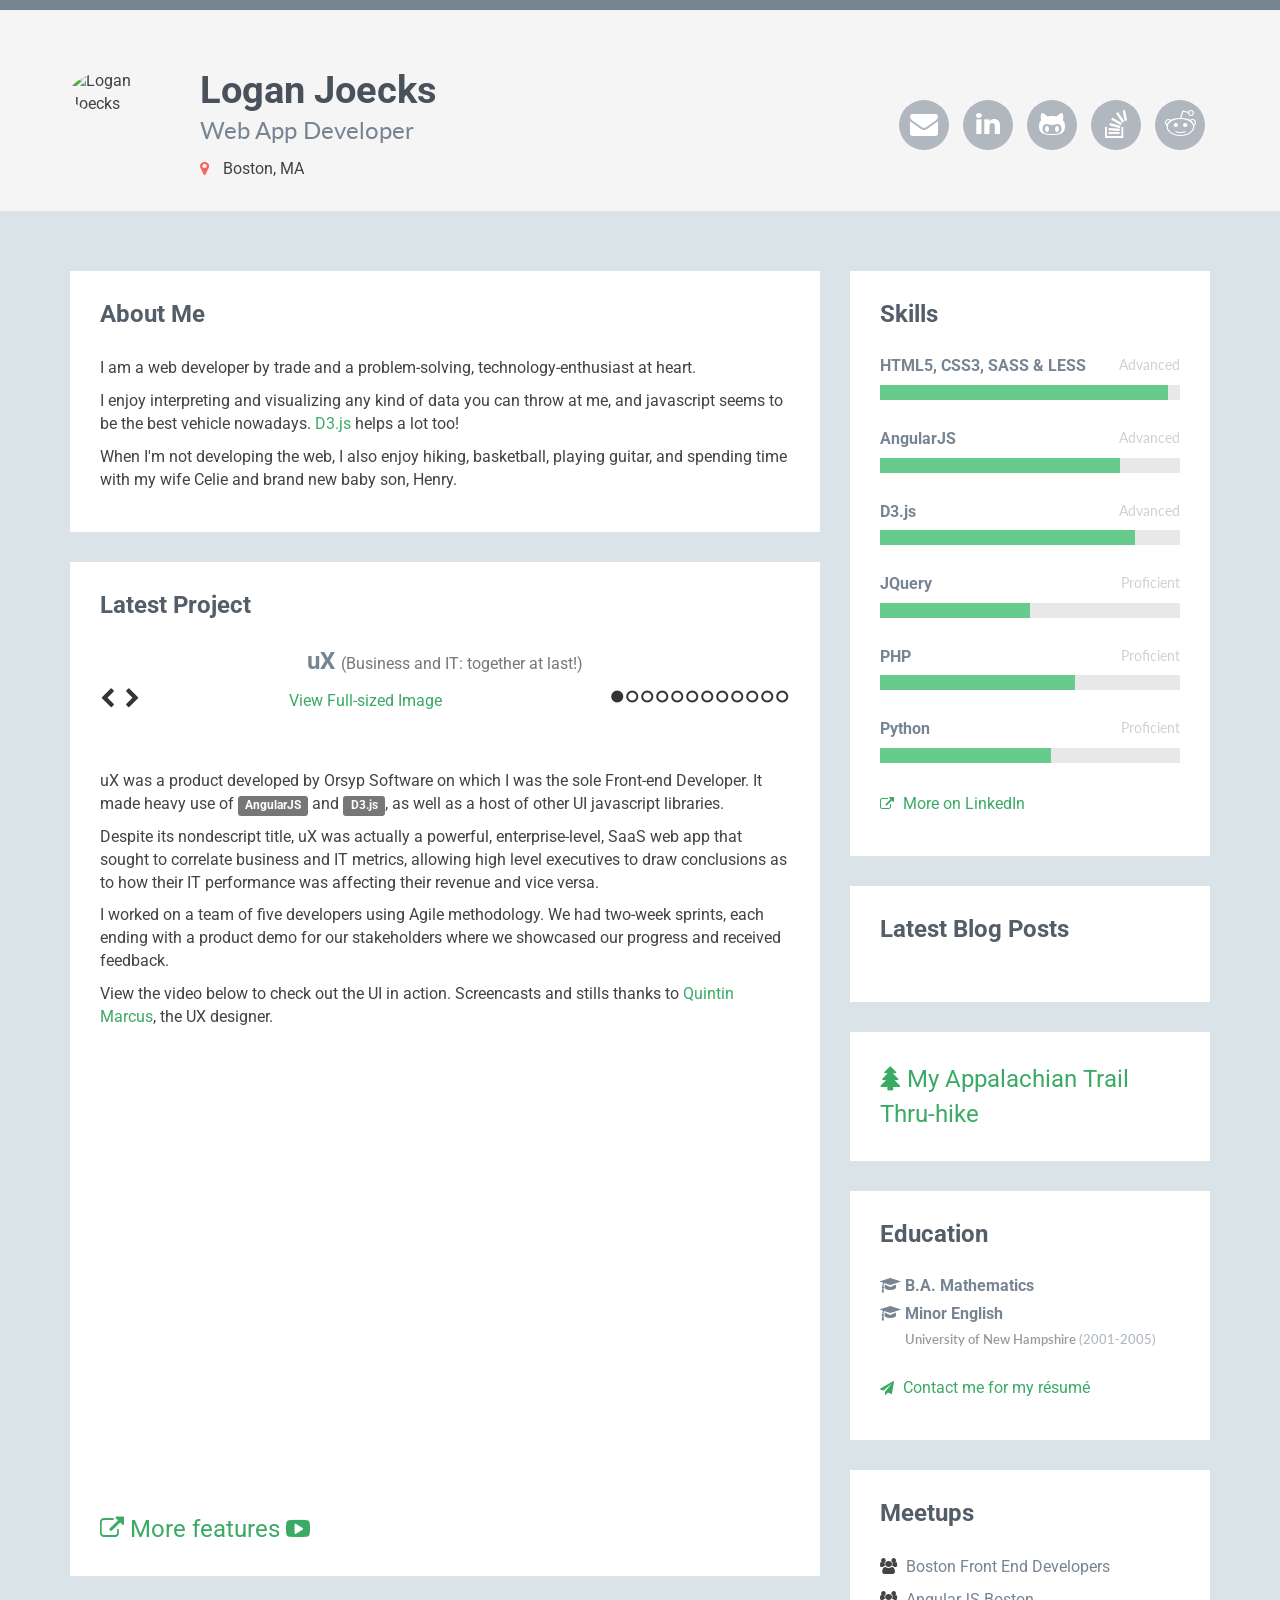
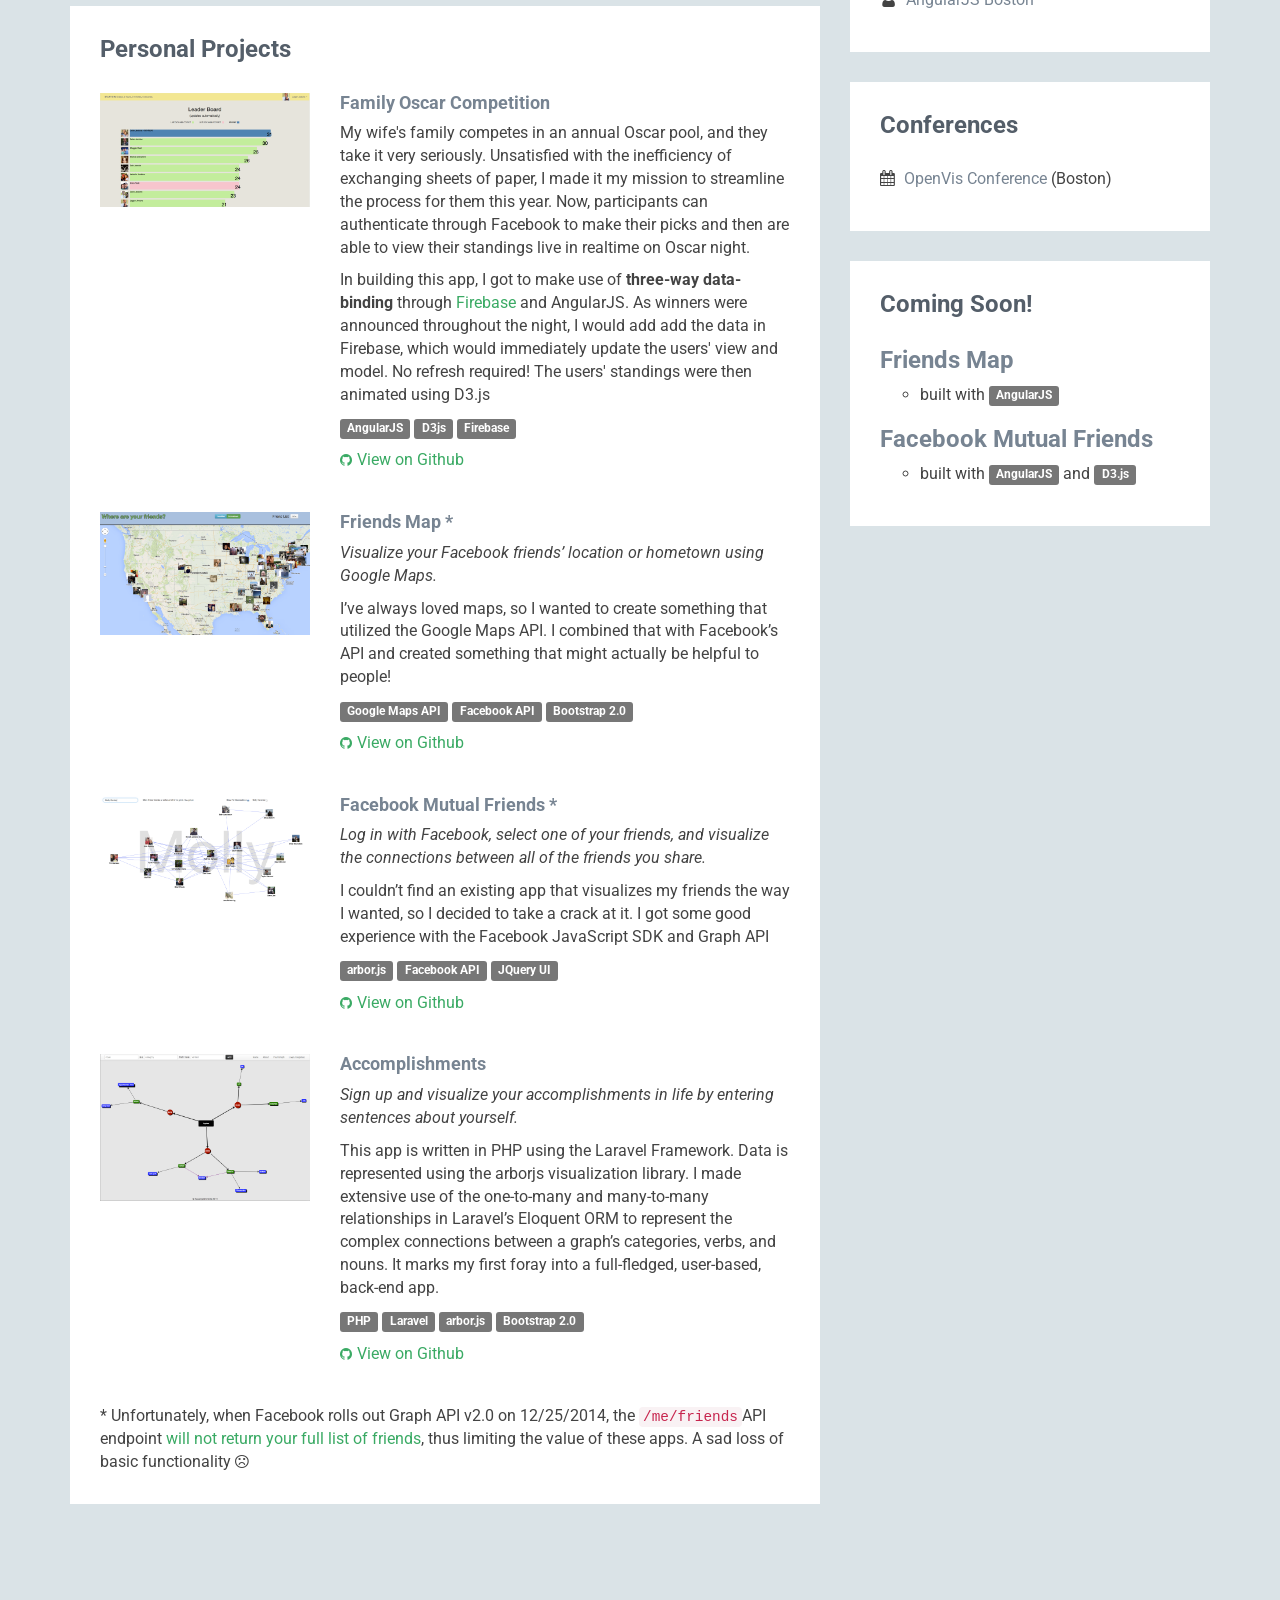
==== index.html @ 1fe90965 "more tweaks" ====
<!DOCTYPE html>
<!--[if lt IE 7]>      <html class="no-js lt-ie9 lt-ie8 lt-ie7"> <![endif]-->
<!--[if IE 7]>         <html class="no-js lt-ie9 lt-ie8"> <![endif]-->
<!--[if IE 8]>         <html class="no-js lt-ie9"> <![endif]-->
<!--[if gt IE 8]><!-->
<html class="no-js">
<!--<![endif]-->

<head>
    <meta charset="utf-8">
    <meta http-equiv="X-UA-Compatible" content="IE=edge">
    <title></title>
    <meta name="description" content="">
    <meta name="viewport" content="width=device-width, initial-scale=1">

    <!-- Place favicon.ico and apple-touch-icon.png in the root directory -->
    <link href='http://fonts.googleapis.com/css?family=Lato:300,400,300italic,400italic' rel='stylesheet' type='text/css'>
    <link href='http://fonts.googleapis.com/css?family=Montserrat:400,700' rel='stylesheet' type='text/css'>
    <link href='http://fonts.googleapis.com/css?family=Roboto:400,300,300italic,400italic' rel='stylesheet' type='text/css'>

    <link rel="stylesheet" href="css/normalize.css">
    <link rel="stylesheet" href="css/bootstrap.min.css">
    <link rel="stylesheet" href="css/font-awesome/css/font-awesome.min.css">
    <link rel="stylesheet" href="css/main.css">
    <script src="js/vendor/modernizr-2.6.2.min.js"></script>
</head>

<body>
    <!--[if lt IE 7]>
            <p class="browsehappy">You are using an <strong>outdated</strong> browser. Please <a href="http://browsehappy.com/">upgrade your browser</a> to improve your experience.</p>
        <![endif]-->

    <!-- Add your site or application content here -->
    <header class="header">
        <div class="container">
            <img class="profile-image img-responsive pull-left" src="http://www.gravatar.com/avatar/dd46eb3e3286d9b2087e00290923f556.png" alt="Logan Joecks" />
            <div class="profile-content pull-left">
                <h1 class="name">Logan Joecks</h1>
                <h2 class="desc">Web App Developer</h2>
                <i class="fa fa-map-marker"></i>
                <span class="sr-only">Location:</span>Boston, MA
            </div>
            <!--//profile-->
            <!-- <a class="btn btn-cta-primary pull-right" href="http://themes.3rdwavemedia.com/" target="_blank"><i class="fa fa-paper-plane"></i> Contact Me</a> -->
            <ul class="social pull-right text-center list-inline">
                <li><a href="mailto:ljoecks@gmail.com" data-toggle="tooltip" data-placement="top" title="email"><i class="fa fa-envelope"></i></a>
                </li>
                <li><a href="http://www.linkedin.com/in/loganjoecks" data-toggle="tooltip" data-placement="top" title="LinkedIn"><i class="fa fa-linkedin"></i></a>
                </li>
                <li><a href="http://github.com/logstown" data-toggle="tooltip" data-placement="top" title="Github"><i class="fa fa-github-alt"></i></a>
                </li>
                <li><a href="http://stackoverflow.com/users/1815150/logan" data-toggle="tooltip" data-placement="top" title="StackOverflow"><i class="fa fa-stack-overflow"></i></a>
                </li>
                <li class="last-item"><a href="http://www.reddit.com/user/memestheword/" data-toggle="tooltip" data-placement="top" title="Reddit"><i class="fa fa-reddit"></i></a>
                </li>
            </ul>
        </div>
        <!--//container-->
    </header>
    <!--//header-->

    <div class="container sections-wrapper">
        <div class="row">
            <div class="primary col-md-8 col-sm-12 col-xs-12">
                <section class="about section">
                    <div class="section-inner">
                        <h2 class="heading">About Me</h2>
                        <p>I am a web developer by trade and a problem-solving, technology-enthusiast at heart.</p>

                        <p>I enjoy interpreting and visualizing any kind of data you can throw at me, and javascript seems to be the best vehicle nowadays. <a href="http://d3js.org">D3.js</a> helps a lot too!</p>
                        <p>When I'm not developing the web, I also enjoy hiking, basketball, playing guitar, and spending time with my wife Celie and brand new baby son, Henry.</p>
                    </div>
                </section>
                <section class="latest section">
                    <div class="section-inner">
                        <h2 class="heading">Latest Project</h2>
                        <h3 class="text-center">
                            <strong>uX</strong>
                            <small>(Business and IT: together at last!)</small>
                        </h3>
                        <div class="content">
                            <div id="slides">
                                <img src="img/ux/1.png">
                                <img src="img/ux/2.png">
                                <img src="img/ux/3.png">
                                <img src="img/ux/4.png">
                                <img src="img/ux/6.png">
                                <img src="img/ux/7.png">
                                <img src="img/ux/8.png">
                                <img src="img/ux/9.png">
                                <img src="img/ux/10.png">
                                <img src="img/ux/11.png">
                                <img src="img/ux/12.png">
                                <img src="img/ux/13.png">
                                <a href="#" class="slidesjs-previous slidesjs-navigation"><i class="fa fa-chevron-left fa-lg"></i></a>
                                <a href="#" class="slidesjs-next slidesjs-navigation"><i class="fa fa-chevron-right fa-lg"></i></a>
                            </div>
                            <a id="full-image" href="img/ux/1.png" target="_blank">View Full-sized Image</a>
                            <div id="ux-desc" class="desc text-left">
                                <p>uX was a product developed by Orsyp Software on which I was the sole Front-end Developer. It made heavy use of
                                    <span class="label label-default">AngularJS</span>
                                    and
                                    <span class="label label-default">D3.js</span>, as well as a host of other UI javascript libraries.</p>

                                <p>Despite its nondescript title, uX was actually a powerful, enterprise-level, SaaS web app that sought to correlate business and IT metrics, allowing high level executives to draw conclusions as to how their IT performance was affecting their revenue and vice versa.</p>

                                <p>I worked on a team of five developers using Agile methodology. We had two-week sprints, each ending with a product demo for our stakeholders where we showcased our progress and received feedback.</p>

                                <p>View the video below to check out the UI in action. Screencasts and stills thanks to <a href="http://quintinmarcus.com">Quintin Marcus</a>, the UX designer.</p>
                            </div>
                            <!--//desc-->
                            <div class="video-wrapper">
                                <iframe width="560" height="315" src="//www.youtube.com/embed/nrCLOU2bDZE?rel=0" frameborder="0" allowfullscreen></iframe>
                            </div>

                            <a href="http://youtu.be/b5YRbvdAfoc" class="blog-link"> <i class="fa fa-external-link"></i> More features <i class="fa fa-youtube-play"></i></a>
                        </div>
                        <!--//content-->
                    </div>
                    <!--//section-inner-->
                </section>
                <!--//section-->
                <section class="latest section">
                    <div class="section-inner">
                        <h2 class="heading">Personal Projects</h2>
                        <div class="content">
                            <div class="item row">
                                <a class="col-md-4 col-sm-4 col-xs-12" href="http://oscars.firebaseapp.com" target="_blank">
                                    <img class="img-responsive project-image" src="img/oscars.png" alt="Family Oscar Competition" />
                                </a>
                                <div class="desc col-md-8 col-sm-8 col-xs-12">
                                    <h3 class="title"><a href="http://oscars.firebaseapp.com" target="_blank">Family Oscar Competition</a>
                                    </h3>
                                    <p>My wife's family competes in an annual Oscar pool, and they take it very seriously. Unsatisfied with the inefficiency of exchanging sheets of paper, I made it my mission to streamline the process for them this year. Now, participants can authenticate through Facebook to make their picks and then are able to view their standings live in realtime on Oscar night. </p>

                                    <p>In building this app, I got to make use of
                                        <strong>three-way data-binding</strong>
                                        through <a href="http://firebase.com">Firebase</a> and AngularJS. As winners were announced throughout the night, I would add add the data in Firebase, which would immediately update the users' view and model. No refresh required! The users' standings were then animated using D3.js</p>

                                    <span class="label label-default">AngularJS</span>
                                    <span class="label label-default">D3js</span>
                                    <span class="label label-default">Firebase</span>

                                    <p class="github-link">
                                        <a class="more-link" href="https://github.com/logstown/oscars"><i class="fa fa-github" target="_blank"></i>View on Github</a>
                                    </p>
                                </div>
                                <!--//desc-->
                            </div>
                            <!--//item-->
                            <div class="item row">
                                <a class="col-md-4 col-sm-4 col-xs-12" href="http://loganjoecks.com/friends-map/" target="_blank">
                                    <img class="img-responsive project-image" src="img/friends-map.png" alt="Friends Map" />
                                </a>
                                <div class="desc col-md-8 col-sm-8 col-xs-12">
                                    <h3 class="title"><a href="http://loganjoecks.com/friends-map/" target="_blank">Friends Map</a> *
                                    </h3>
                                    <p>
                                        <em>Visualize your Facebook friends’ location or hometown using Google Maps.</em>
                                    </p>
                                    <p>I’ve always loved maps, so I wanted to create something that utilized the Google Maps API. I combined that with Facebook’s API and created something that might actually be helpful to people!</p>

                                    <span class="label label-default">Google Maps API</span>
                                    <span class="label label-default">Facebook API</span>
                                    <span class="label label-default">Bootstrap 2.0</span>

                                    <p class="github-link">
                                        <a class="more-link" href="https://github.com/logstown/friends-map" target="_blank"><i class="fa fa-github"></i>View on Github</a>
                                    </p>
                                </div>
                                <!--//desc-->
                            </div>
                            <!--//item-->
                            <div class="item row">
                                <a class="col-md-4 col-sm-4 col-xs-12" href="http://loganjoecks.com/facebook-mutual-friends/" target="_blank">
                                    <img class="img-responsive project-image" src="img/facebook-mutual-friends.png" alt="Facebook Mutual Friends" />
                                </a>
                                <div class="desc col-md-8 col-sm-8 col-xs-12">
                                    <h3 class="title"><a href="http://loganjoecks.com/facebook-mutual-friends/" target="_blank">Facebook Mutual Friends</a> *
                                    </h3>
                                    <p>
                                        <em>Log in with Facebook, select one of your friends, and visualize the connections between all of the friends you share.</em>
                                    </p>
                                    <p>I couldn’t find an existing app that visualizes my friends the way I wanted, so I decided to take a crack at it. I got some good experience with the Facebook JavaScript SDK and Graph API</p>

                                    <span class="label label-default">arbor.js</span>
                                    <span class="label label-default">Facebook API</span>
                                    <span class="label label-default">JQuery UI</span>

                                    <p class="github-link">
                                        <a class="more-link" href="https://github.com/logstown/facebook-mutual-friends" target="_blank"><i class="fa fa-github"></i>View on Github</a>
                                    </p>
                                </div>
                                <!--//desc-->
                            </div>
                            <!--//item-->
                            <div class="item row">
                                <a class="col-md-4 col-sm-4 col-xs-12" href="http://accomplishments.pagodabox.com" target="_blank">
                                    <img class="img-responsive project-image" src="img/accomplishments.png" alt="Accomplishments" />
                                </a>
                                <div class="desc col-md-8 col-sm-8 col-xs-12">
                                    <h3 class="title"><a href="http://accomplishments.pagodabox.com" target="_blank">Accomplishments</a>
                                    </h3>
                                    <p>
                                        <em>Sign up and visualize your accomplishments in life by entering sentences about yourself.</em>
                                    </p>
                                    <p>This app is written in PHP using the Laravel Framework. Data is represented using the arborjs visualization library. I made extensive use of the one-to-many and many-to-many relationships in Laravel’s Eloquent ORM to represent the complex connections between a graph’s categories, verbs, and nouns. It marks my first foray into a full-fledged, user-based, back-end app.</p>

                                    <span class="label label-default">PHP</span>
                                    <span class="label label-default">Laravel</span>
                                    <span class="label label-default">arbor.js</span>
                                    <span class="label label-default">Bootstrap 2.0</span>

                                    <p class="github-link">
                                        <a class="more-link" href="https://github.com/logstown/accomplishments" target="_blank"><i class="fa fa-github"></i>View on Github</a>
                                    </p>
                                </div>
                                <!--//desc-->
                            </div>
                            <!--//item-->
                            * Unfortunately, when Facebook rolls out Graph API v2.0 on 12/25/2014, the
                            <code>/me/friends</code>API endpoint <a href="https://developers.facebook.com/docs/apps/upgrading#upgrading_v2_0_user_ids" target="_blank">will not return your full list of friends</a>, thus limiting the value of these apps. A sad loss of basic functionality <i class="fa fa-frown-o"></i>
                        </div>
                        <!--//content-->
                    </div>
                    <!--//section-inner-->
                </section>
                <!--//section-->
            </div>
            <!--//primary-->
            <div class="secondary col-md-4 col-sm-12 col-xs-12">
                <aside class="skills aside section">
                    <div class="section-inner">
                        <h2 class="heading">Skills</h2>
                        <div class="content">
                            <div class="skillset">
                                <div class="item">
                                    <h3 class="level-title">HTML5, CSS3, SASS &amp; LESS
                                        <span class="level-label">Advanced</span>
                                    </h3>
                                    <div class="level-bar">
                                        <div class="level-bar-inner" data-level="96%">
                                        </div>
                                    </div>
                                    <!--//level-bar-->
                                </div>

                                <div class="item">
                                    <h3 class="level-title">AngularJS
                                        <span class="level-label">Advanced</span>
                                    </h3>
                                    <div class="level-bar">
                                        <div class="level-bar-inner" data-level="80%">
                                        </div>
                                    </div>
                                    <!--//level-bar-->
                                </div>
                                <!--//item-->

                                <div class="item">
                                    <h3 class="level-title">D3.js
                                        <span class="level-label">Advanced</span>
                                    </h3>
                                    <div class="level-bar">
                                        <div class="level-bar-inner" data-level="85%">
                                        </div>
                                    </div>
                                    <!--//level-bar-->
                                </div>
                                <!--//item-->

                                <div class="item">
                                    <h3 class="level-title">JQuery
                                        <span class="level-label">Proficient</span>
                                    </h3>
                                    <div class="level-bar">
                                        <div class="level-bar-inner" data-level="50%">
                                        </div>
                                    </div>
                                    <!--//level-bar-->
                                </div>
                                <!--//item-->

                                <div class="item">
                                    <h3 class="level-title">PHP
                                        <span class="level-label">Proficient</span>
                                    </h3>
                                    <div class="level-bar">
                                        <div class="level-bar-inner" data-level="65%">
                                        </div>
                                    </div>
                                    <!--//level-bar-->
                                </div>
                                <!--//item-->
                                <div class="item">
                                    <h3 class="level-title">Python
                                        <span class="level-label">Proficient</span>
                                    </h3>
                                    <div class="level-bar">
                                        <div class="level-bar-inner" data-level="57%">
                                        </div>
                                    </div>
                                    <!--//level-bar-->
                                </div>

                                <p><a class="more-link" href="http://www.linkedin.com/in/loganjoecks"><i class="fa fa-external-link"></i> More on LinkedIn</a>
                                </p>
                            </div>
                        </div>
                        <!--//content-->
                    </div>
                    <!--//section-inner-->
                </aside>
                <!--//section-->

                <!-- <aside class="testimonials aside section">
    <div class="section-inner">
        <h2 class="heading">Testimonials</h2>
        <div class="content">
            <div class="item">
                <blockquote class="quote">
                    <p><i class="fa fa-quote-left"></i>James is an excellent software engineer and he is passionate about what he does. You can totally count on him to deliver your projects!</p>
                </blockquote>
                <p class="source">
                    <span class="name">Tim Adams</span>
                    <br />
                    <span class="title">Curabitur commodo</span>
                </p>
            </div>

            <p><a class="more-link" href="#"><i class="fa fa-external-link"></i> More on Linkedin</a>
            </p>

        </div>
    </div>
</aside> -->
                <!--//section-->

                <aside class="blog aside section">
                    <div class="section-inner">
                        <h2 class="heading">Latest Blog Posts</h2>
                        <div id="rss-feeds" class="content">

                        </div>
                        <!--//content-->
                    </div>
                    <!--//section-inner-->
                </aside>
                <!--//section-->

                <aside class="blog aside section">
                    <div class="section-inner">
                        <a class="blog-link" href="http://ga2me.blogspot.com" target="_blank"><i class="fa fa-tree"></i> My Appalachian Trail Thru-hike</a>
                    </div>
                    <!--//section-inner-->
                </aside>
                <!--//section-->
                <aside class="education aside section">
                    <div class="section-inner">
                        <h2 class="heading">Education</h2>
                        <div class="content">
                            <div class="item">
                                <h3 class="title"><i class="fa fa-graduation-cap"></i> B.A. Mathematics</h3>
                                <h3 class="title"><i class="fa fa-graduation-cap"></i> Minor English</h3>
                                <h4 class="university">University of New Hampshire
                                    <span class="year">(2001-2005)</span>
                                </h4>
                            </div>
                            <!--//item-->

                            <p><a class="more-link" href="mailto:ljoecks@gmail.com"><i class="fa fa-send"></i> Contact me for my résumé</a>
                            </p>
                        </div>
                        <!--//content-->
                    </div>
                    <!--//section-inner-->
                </aside>
                <!--//section-->
                <aside class="list conferences aside section">
                    <div class="section-inner">
                        <h2 class="heading">Meetups</h2>
                        <div class="content">
                            <ul class="list-unstyled">
                                <li><i class="fa fa-group"></i>  <a href="http://www.meetup.com/Boston-Frontend-Developers/" target="_blank">Boston Front End Developers</a>
                                </li>
                                <li><i class="fa fa-group"></i>  <a href="http://www.meetup.com/AngularJS-Boston/">AngularJS Boston</a>
                                </li>
                            </ul>
                        </div>
                        <!--//content-->
                    </div>
                    <!--//section-inner-->
                </aside>
                <!--//section-->
                <aside class="list conferences aside section">
                    <div class="section-inner">
                        <h2 class="heading">Conferences</h2>
                        <div class="content">
                            <ul class="list-unstyled">
                                <li><i class="fa fa-calendar"></i>  <a href="http://openvisconf.com/" target="_blank">OpenVis Conference</a> (Boston)</li>
                            </ul>
                        </div>
                        <!--//content-->
                    </div>
                    <!--//section-inner-->
                </aside>
                <!--//section-->
                <aside class="list conferences aside section">
                    <div class="section-inner">
                        <h2 class="heading">Coming Soon!</h2>
                        <div class="content">
                            <ul class="list-unstyled">
                                <li>
                                    <h3><a class="more-link" href="http://loganjoecks.com/friends-map">Friends Map</a></h3>
                                    <ul>
                                        <li>built with <span class="label label-default">AngularJS</span></li>
                                    </ul>  
                                </li>
                                <li>
                                    <h3><a class="more-link" href="http://loganjoecks.com/facebook-mutual-friends">Facebook Mutual Friends</a></h3>
                                    <ul>
                                        <li>built with <span class="label label-default">AngularJS</span> and <span class="label label-default">D3.js</span></li>
                                    </ul>
                                </li>
                            </ul>
                        </div>
                        <!--//content-->
                    </div>
                    <!--//section-inner-->
                </aside>
                <!--//section-->
            </div>
            <!--//secondary-->
        </div>
        <!--//row-->
    </div>
    <!--//masonry-->

    <script src="//ajax.googleapis.com/ajax/libs/jquery/1.10.2/jquery.min.js"></script>
    <script>
    window.jQuery || document.write('<script src="js/vendor/jquery-1.10.2.min.js"><\/script>')
    </script>
    <script src="js/vendor/bootstrap.min.js"></script>
    <script src="js/vendor/jquery-rss/dist/jquery.rss.min.js"></script>
    <script src="js/vendor/jquery.slides.min.js"></script>
    <script src="js/plugins.js"></script>
    <script src="js/main.js"></script>

    <!-- Google Analytics: change UA-XXXXX-X to be your site's ID. -->
    <script>
    (function(b, o, i, l, e, r) {
        b.GoogleAnalyticsObject = l;
        b[l] || (b[l] =
            function() {
                (b[l].q = b[l].q || []).push(arguments)
            });
        b[l].l = +new Date;
        e = o.createElement(i);
        r = o.getElementsByTagName(i)[0];
        e.src = '//www.google-analytics.com/analytics.js';
        r.parentNode.insertBefore(e, r)
    }(window, document, 'script', 'ga'));
    ga('create', 'UA-XXXXX-X');
    ga('send', 'pageview');
    </script>
</body>

</html>
---- css/main.css ----
/*! HTML5 Boilerplate v4.3.0 | MIT License | http://h5bp.com/ */

/*
 * What follows is the result of much research on cross-browser styling.
 * Credit left inline and big thanks to Nicolas Gallagher, Jonathan Neal,
 * Kroc Camen, and the H5BP dev community and team.
 */

/* ==========================================================================
   Base styles: opinionated defaults
   ========================================================================== */

html, button, input, select, textarea {
    color: #222;
}
html {
    font-size: 1em;
    line-height: 1.4;
}
/*
 * Remove text-shadow in selection highlight: h5bp.com/i
 * These selection rule sets have to be separate.
 * Customize the background color to match your design.
 */

::-moz-selection {
    background: #b3d4fc;
    text-shadow: none;
}
::selection {
    background: #b3d4fc;
    text-shadow: none;
}
/*
 * A better looking default horizontal rule
 */

hr {
    display: block;
    height: 1px;
    border: 0;
    border-top: 1px solid #ccc;
    margin: 1em 0;
    padding: 0;
}
/*
 * Remove the gap between images, videos, audio and canvas and the bottom of
 * their containers: h5bp.com/i/440
 */

audio, canvas, img, video {
    vertical-align: middle;
}
/*
 * Remove default fieldset styles.
 */

fieldset {
    border: 0;
    margin: 0;
    padding: 0;
}
/*
 * Allow only vertical resizing of textareas.
 */

textarea {
    resize: vertical;
}
/* ==========================================================================
   Browse Happy prompt
   ========================================================================== */

.browsehappy {
    margin: 0.2em 0;
    background: #ccc;
    color: #000;
    padding: 0.2em 0;
}
/* ==========================================================================
   Author's custom styles
   ========================================================================== */

/*   
 * Template Name: Developer - Responsive Website Template for Developers
 * Version: 1.0
 * Author: 3rd Wave Media
 * Twitter: @3rdwave_themes
 * License: Creative Commons Attribution 3.0 License
 * Website: http://themes.3rdwavemedia.com/
*/

/* ======= Base ======= */

body {
    font-family: 'Roboto', sans-serif;
    color: #434343;
    background: #dae3e7;
    font-size: 16px;
    -webkit-font-smoothing: antialiased;
    -moz-osx-font-smoothing: grayscale;
}
h1, h2, h3, h4, h5, h6 {
    font-weight: 700;
    color: #778492;
}
a {
    color: #3aaa64;
    -webkit-transition: all 0.4s ease-in-out;
    -moz-transition: all 0.4s ease-in-out;
    -ms-transition: all 0.4s ease-in-out;
    -o-transition: all 0.4s ease-in-out;
}
a:hover {
    text-decoration: underline;
    color: #5f6b77;
    color: #2d844e;
}
.btn, a.btn {
    -webkit-transition: all 0.4s ease-in-out;
    -moz-transition: all 0.4s ease-in-out;
    -ms-transition: all 0.4s ease-in-out;
    -o-transition: all 0.4s ease-in-out;
    font-family: 'Montserrat', arial, sans-serif;
    padding: 8px 16px;
    font-weight: bold;
}
.btn .fa, a.btn .fa {
    margin-right: 5px;
}
.btn:focus, a.btn:focus {
    color: #fff;
}
a.btn-cta-primary, .btn-cta-primary {
    background: #54ba4e;
    border: 1px solid #54ba4e;
    color: #fff;
    font-weight: 600;
    text-transform: uppercase;
}
a.btn-cta-primary:hover, .btn-cta-primary:hover {
    background: #49ac43;
    border: 1px solid #49ac43;
    color: #fff;
}
a.btn-cta-secondary, .btn-cta-secondary {
    background: #479fc8;
    border: 1px solid #479fc8;
    color: #fff;
    font-weight: 600;
    text-transform: uppercase;
}
a.btn-cta-secondary:hover, .btn-cta-secondary:hover {
    background: #3893bd;
    border: 1px solid #3893bd;
    color: #fff;
}
.text-highlight {
    color: #32383e;
}
.label-theme {
    background: #3aaa64;
    font-size: 12px;
}
a.dotted-link {
    border-bottom: 1px dotted #778492;
    color: #778492;
}
a.dotted-link:hover {
    text-decoration: none;
    color: #49515a;
}
iframe .header {
    padding: 0;
}
.iframe-wrapper {
    overflow: auto;
    -webkit-overflow-scrolling: touch;
}
/* ======= Header ======= */

.header {
    padding: 30px 0;
    background: #f5f5f5;
    border-top: 10px solid #778492;
}
.header .btn {
    margin-top: 60px;
    font-weight: bold;
}
.header .profile-image {
    margin-right: 30px;
    margin-top: 30px;
    border-radius: 50%;
    width: 100px;
}
.header .profile-content .name {
    color: #49515a;
    font-size: 38px;
    margin-bottom: 5px;
    margin-top: 30px;
}
.header .profile-content .desc {
    color: #778492;
    font-family: "Lato", arial, sans-serif;
    font-weight: 400;
    font-size: 24px;
    margin-top: 0;
    margin-bottom: 15px;
}
.header .profile-content .fa {
    margin-right: 10px;
    color: #F7685C;
}
.header .social {
    margin-top: 60px;
}
/*.header .container .social li {
    width: 72px;
}
.header .container .social span {
    font-size: 67%;
    font-family: 'Lato', arial, sans-serif;
}*/

.header .container .social a {
    background: #b0b7bf;
    width: 50px;
    height: 50px;
    display: inline-block;
    -webkit-border-radius: 50%;
    -moz-border-radius: 50%;
    -ms-border-radius: 50%;
    -o-border-radius: 50%;
    border-radius: 50%;
    -moz-background-clip: padding;
    -webkit-background-clip: padding-box;
    background-clip: padding-box;
    color: #fff;
    text-align: center;
}
.header .container .social a:hover {
    background: #778492;
}
.header .container .social a .fa {
    font-size: 28px;
    padding-top: 11px;
}
/* ======= Sections======= */

.sections-wrapper {
    padding-top: 60px;
    padding-bottom: 60px;
}
.section {
    margin-bottom: 30px;
}
.section .section-inner {
    background: #fff;
    padding: 30px;
}
.section .heading {
    margin-top: 0;
    margin-bottom: 30px;
    color: #545e69;
    font-size: 24px;
}
.section .content .more-link .fa {
    margin-right: 5px;
    font-size: 14px;
}
.blog-link {
    font-size: 150%;
}
/* About Section */

/* Latest Section */

.latest .item {
    margin-bottom: 30px;
}
.latest .item .title {
    font-size: 18px;
    margin-top: 0;
}
.latest .item .title .label {
    margin-left: 5px;
    font-size: 12px;
}
.latest .item .title a {
    color: #778492;
}
.latest .item .title a:hover {
    color: #5f6b77;
}
.latest .item .project-image:hover {
    -webkit-opacity: 0.8;
    -moz-opacity: 0.8;
    opacity: 0.8;
}
.latest .divider {
    margin-bottom: 60px;
}
.latest .featured {
    margin-bottom: 60px;
}
.latest .featured .title {
    margin-bottom: 5px;
    font-size: 20px;
}
.latest .featured .summary {
    margin-bottom: 30px;
    color: #778492;
}
.latest .featured img {
    margin-bottom: 30px;
}
.latest .featured .desc {
    margin-bottom: 30px;
}
.latest .featured-image {
    position: relative;
}
.latest .featured-image .text {
    background: #3aaa64;
    color: #fff;
}
.latest .featured-image .ribbon {
    position: absolute;
    top: -4px;
    right: -4px;
    width: 110px;
    height: 110px;
    overflow: hidden;
}
.latest .featured-image .ribbon .text {
    font-family: 'Montserrat', sans-serif;
    position: relative;
    left: -8px;
    top: 18px;
    width: 158px;
    padding: 10px 10px;
    font-size: 15px;
    font-weight: bold;
    text-align: center;
    text-transform: uppercase;
    color: #fff;
    background-color: #479fc8;
    -webkit-transform: rotate(45deg) translate3d(0, 0, 0);
    -moz-transform: rotate(45deg) translate3d(0, 0, 0);
    -ms-transform: rotate(45deg) translate3d(0, 0, 0);
    -o-transform: rotate(45deg) translate3d(0, 0, 0);
}
.latest .featured-image .ribbon .text:before, .latest .featured-image .ribbon .text:after {
    content: '';
    position: absolute;
    bottom: -5px;
    border-top: 5px solid #276582;
    border-left: 5px solid transparent;
    border-right: 5px solid transparent;
}
.latest .featured-image .ribbon .text:before {
    left: 0;
}
.latest .featured-image .ribbon .text:after {
    right: 0;
}
.github-link {
    margin-top: 10px;
}
/* Projects Section */

.projects .item {
    margin-bottom: 30px;
}
.projects .item .title {
    font-size: 16px;
    margin-top: 0;
    margin-bottom: 5px;
    line-height: 1.5;
}
.projects .item .title a {
    color: #778492;
}
.projects .item .title a:hover {
    color: #5f6b77;
}
/* Work Section */

.experience .item {
    margin-bottom: 30px;
}
.experience .item .title {
    font-size: 16px;
    margin-top: 0;
    margin-bottom: 5px;
    line-height: 1.5;
}
.experience .item .title .place {
    color: #999999;
    font-weight: normal;
}
.experience .item .title .place a {
    color: #999999;
}
.experience .item .title .place a:hover {
    color: #666666;
}
.experience .item .title .year {
    color: #999999;
    font-weight: normal;
}
/* Info Section */

.info .fa.fa-envelope-o {
    font-size: 14px;
}
.info ul {
    margin-bottom: 0;
}
.info li {
    margin-bottom: 15px;
}
.info li:last-child {
    margin-bottom: 0;
}
/* Skills Section */

.skills .intro {
    margin-bottom: 30px;
}
.skills .skillset .item {
    margin-bottom: 30px;
}
.skills .skillset .level-title {
    font-size: 16px;
    position: relative;
    margin-top: 0;
    margin-bottom: 10;
}
.skills .skillset .level-title .level-label {
    color: #ccd1d6;
    font-size: 14px;
    font-weight: 400;
    font-family: "Lato", arial, sans-serif;
    position: absolute;
    right: 0;
    top: 0;
}
.skills .skillset .level-bar {
    height: 15px;
    background: #e8e8e8;
}
.skills .skillset .level-bar-inner {
    height: 15px;
    background: #66cb8c;
}
/* Testimonials section */

.testimonials .item {
    margin-bottom: 30px;
}
.testimonials .item:last-child {
    margin-bottom: 0;
}
.testimonials .item .quote {
    color: #666666;
    font-size: 16px;
    border-left-color: #9fdeb7;
    margin-bottom: 15px;
}
.testimonials .item .quote .fa {
    color: #79d19a;
    margin-right: 15px;
}
.testimonials .item .source {
    font-size: 14px;
    padding-left: 30px;
    font-weight: 500;
}
.testimonials .item .source .name {
    color: #939ea9;
    font-weight: 600;
}
.testimonials .item .source .title {
    color: #999999;
}
/* Education section */

.education .item {
    margin-bottom: 30px;
}
.education .item:last-child {
    margin-bottom: 0;
}
.education .item .title {
    font-size: 16px;
    margin-top: 0;
}
.education .item .university {
    font-family: "Lato", arial, sans-serif;
    font-size: 13px;
    color: #999999;
    font-weight: 600;
    padding-left: 25px;
}
.education .item .university .year {
    color: #b0b7bf;
    font-weight: 500;
}
/* Language Section */

.languages .item {
    margin-bottom: 15px;
}
.languages .item .title {
    color: #778492;
}
.languages .item .level {
    color: #999999;
}
.languages .item:last-child {
    margin-bottom: 0;
}
.languages .item .fa {
    color: #79d19a;
}
/* Blog Section */

.blog .item {
    margin-bottom: 30px;
}
.blog .item .title {
    font-size: 18px;
    line-height: 1.3;
}
.blog .item .title a {
    color: #778492;
}
.blog .item .title a:hover {
    color: #5f6b77;
}
.blog .item:last-child {
    margin-bottom: 0;
}
/* List section */

.list ul li {
    margin-bottom: 10px;
}
.list ul li .fa {
    margin-right: 5px;
}
.list ul li a {
    color: #778492;
}
.list ul li a:hover {
    color: #49515a;
}
/* Credits */

.credits ul li {
    margin-bottom: 10px;
}
.credits ul li .fa {
    margin-right: 5px;
}
.credits ul li a {
    color: #778492;
}
.credits ul li a:hover {
    color: #49515a;
}
.credits .btn {
    margin-bottom: 15px;
}
/* ======= Slides ======= */

#slides {
    display: none;
    margin-bottom: -20px;
}
#slides .slidesjs-navigation {
    margin-top: 3px;
}
#slides .slidesjs-previous {
    margin-right: 10px;
    float: left;
}
#slides .slidesjs-next {
    margin-right: 5px;
    float: left;
}
.slidesjs-pagination {
    margin: 6px 0 0;
    float: right;
    list-style: none;
}
.slidesjs-pagination li {
    float: left;
    margin: 0 1px;
}
.slidesjs-pagination li a {
    display: block;
    width: 13px;
    height: 0;
    padding-top: 13px;
    background-image: url(/img/pagination.png);
    background-position: 0 0;
    float: left;
    overflow: hidden;
}
.slidesjs-pagination li a.active, .slidesjs-pagination li a:hover.active {
    background-position: 0 -13px
}
.slidesjs-pagination li a:hover {
    background-position: 0 -26px
}
#slides a:link, #slides a:visited {
    color: #333
}
#slides a:hover, #slides a:active {
    color: #9e2020
}
#slides {
    display: none
}
#full-image {
    position: absolute;
    left: 30%;
}
#ux-desc {
    margin-top: 80px;
}
/* ======= Footer ======= */

.footer {
    background: #32383e;
    color: #fff;
    padding: 10px 0;
}
.footer .copyright {
    line-height: 1.6;
    color: #a1aab4;
    font-size: 14px;
}
.footer a {
    color: #fff;
}
.footer .fa-heart {
    color: #fb866a;
}
/* Extra small devices (phones, less than 768px) */

@media (max-width: 767px) {
    .header {
        text-align: center;
    }
    .header .profile-image {
        float: none !important;
        margin: 0 auto;
    }
    .header .profile-content {
        float: none !important;
        text-align: center;
    }
    .header .btn {
        margin-top: 30px !important;
        float: none !important;
    }
    .header .social {
        margin-top: 30px;
        float: none !important;
    }
    .project-image {
        margin-bottom: 15px;
    }
}
/* Small devices (tablets, 768px and up) */

/* Medium devices (desktops, 992px and up) */

/* Large devices (large desktops, 1200px and up) */

/* Ex-Large devices (large desktops, 1200px and up) */

@media (min-width: 1400px) {
    .container {
        width: 1360px;
    }
}
/* ==========================================================================
   Helper classes
   ========================================================================== */

.video-wrapper {
    position: relative;
    padding-bottom: 56.25%;
    /* 16:9 */
    padding-top: 25px;
    height: 0;
    margin-top: 50px;
    margin-bottom: 20px;
}
.video-wrapper iframe {
    position: absolute;
    top: 0;
    left: 0;
    width: 100%;
    height: 100%;
}
/*
 * Image replacement
 */

.ir {
    background-color: transparent;
    border: 0;
    overflow: hidden;
    /* IE 6/7 fallback */
    *text-indent: -9999px;
}
.ir:before {
    content: "";
    display: block;
    width: 0;
    height: 150%;
}
/*
 * Hide from both screenreaders and browsers: h5bp.com/u
 */

.hidden {
    display: none !important;
    visibility: hidden;
}
/*
 * Hide only visually, but have it available for screenreaders: h5bp.com/v
 */

.visuallyhidden {
    border: 0;
    clip: rect(0 0 0 0);
    height: 1px;
    margin: -1px;
    overflow: hidden;
    padding: 0;
    position: absolute;
    width: 1px;
}
/*
 * Extends the .visuallyhidden class to allow the element to be focusable
 * when navigated to via the keyboard: h5bp.com/p
 */

.visuallyhidden.focusable:active, .visuallyhidden.focusable:focus {
    clip: auto;
    height: auto;
    margin: 0;
    overflow: visible;
    position: static;
    width: auto;
}
/*
 * Hide visually and from screenreaders, but maintain layout
 */

.invisible {
    visibility: hidden;
}
/*
 * Clearfix: contain floats
 *
 * For modern browsers
 * 1. The space content is one way to avoid an Opera bug when the
 *    `contenteditable` attribute is included anywhere else in the document.
 *    Otherwise it causes space to appear at the top and bottom of elements
 *    that receive the `clearfix` class.
 * 2. The use of `table` rather than `block` is only necessary if using
 *    `:before` to contain the top-margins of child elements.
 */

.clearfix:before, .clearfix:after {
    content: " ";
    /* 1 */
    display: table;
    /* 2 */
}
.clearfix:after {
    clear: both;
}
/*
 * For IE 6/7 only
 * Include this rule to trigger hasLayout and contain floats.
 */

.clearfix {
    *zoom: 1;
}
/* ==========================================================================
   EXAMPLE Media Queries for Responsive Design.
   These examples override the primary ('mobile first') styles.
   Modify as content requires.
   ========================================================================== */

/* ==========================================================================
   Print styles.
   Inlined to avoid required HTTP connection: h5bp.com/r
   ========================================================================== */

@media print {
    * {
        background: transparent !important;
        color: #000 !important;
        /* Black prints faster: h5bp.com/s */
        box-shadow: none !important;
        text-shadow: none !important;
    }
    a, a:visited {
        text-decoration: underline;
    }
    a[href]:after {
        content: " (" attr(href)")";
    }
    abbr[title]:after {
        content: " (" attr(title)")";
    }
    /*
     * Don't show links for images, or javascript/internal links
     */
    .ir a:after, a[href^="javascript:"]:after, a[href^="#"]:after {
        content: "";
    }
    pre, blockquote {
        border: 1px solid #999;
        page-break-inside: avoid;
    }
    thead {
        display: table-header-group;
        /* h5bp.com/t */
    }
    tr, img {
        page-break-inside: avoid;
    }
    img {
        max-width: 100% !important;
    }
    @page {
        margin: 0.5cm;
    }
    p, h2, h3 {
        orphans: 3;
        widows: 3;
    }
    h2, h3 {
        page-break-after: avoid;
    }
}
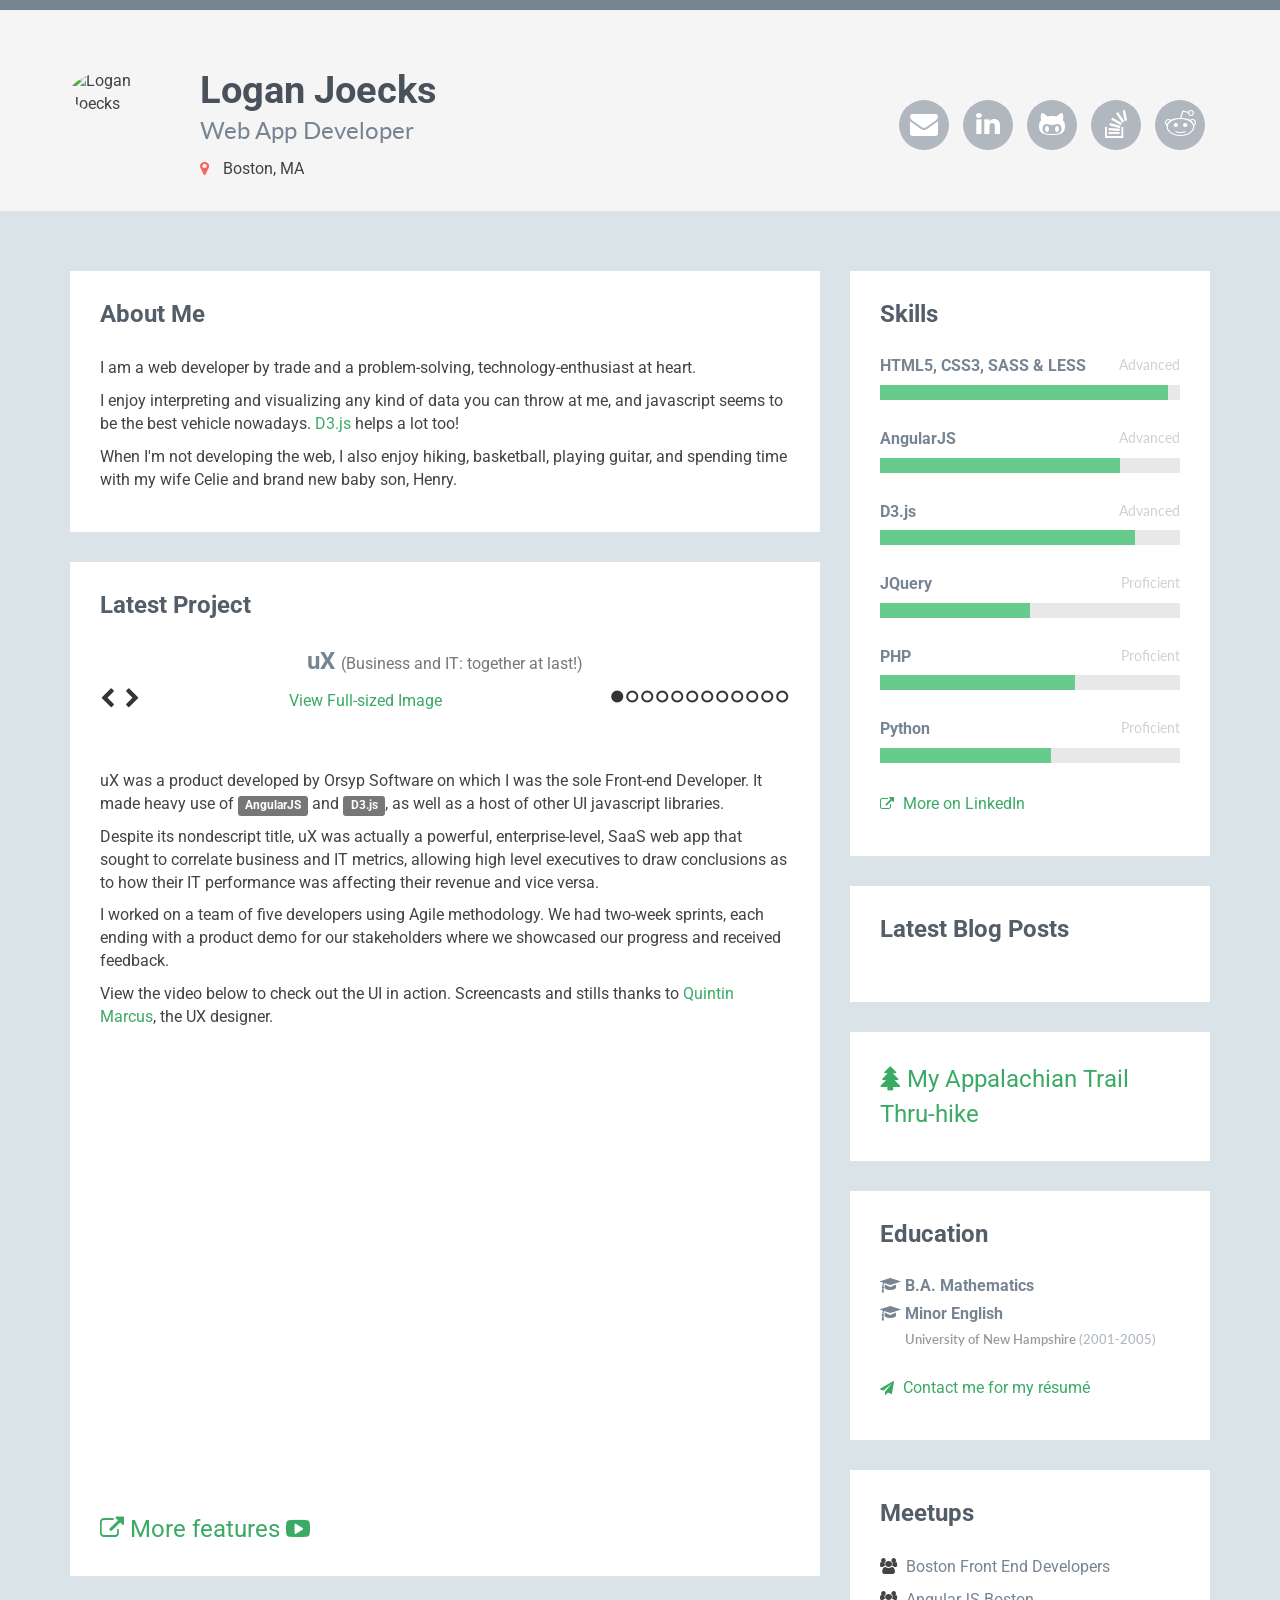
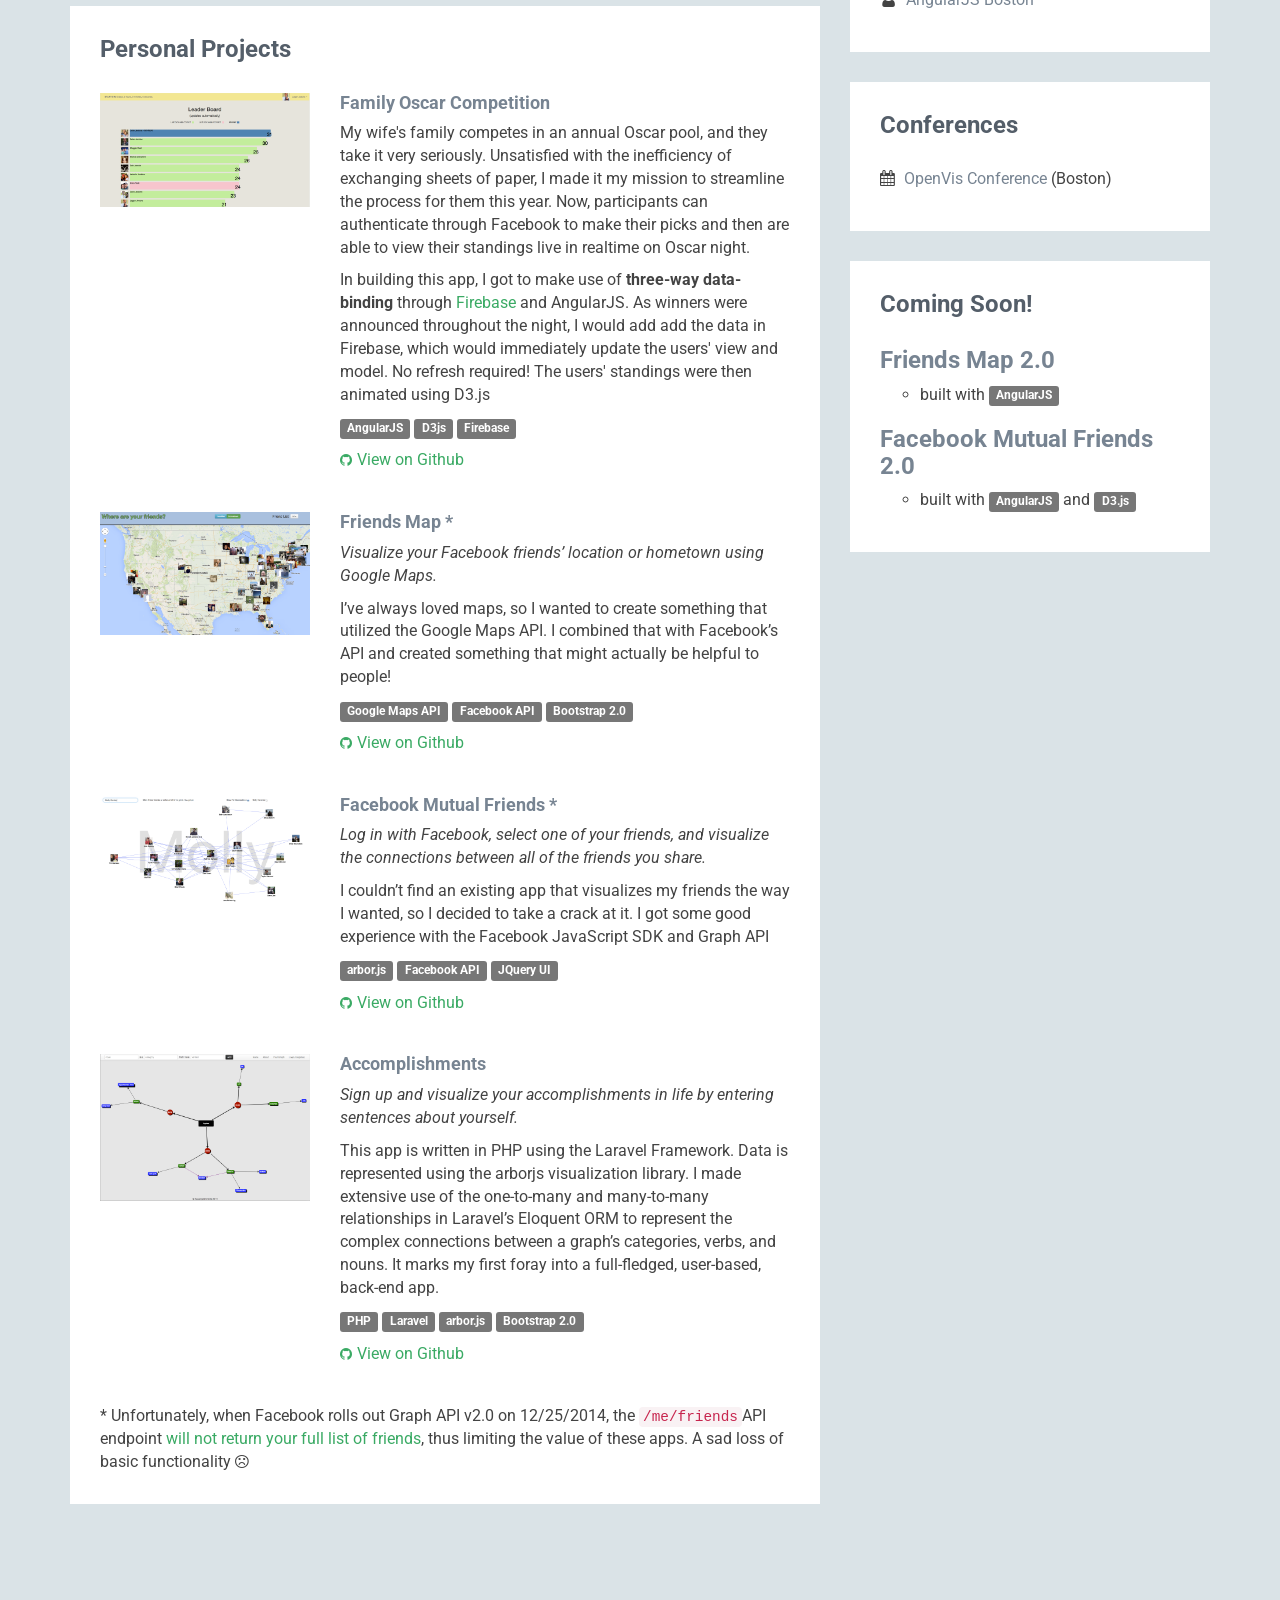
==== commit 0a25aff5: "slight tweak" ====
--- a/index.html
+++ b/index.html
@@ -411,13 +411,13 @@
                         <div class="content">
                             <ul class="list-unstyled">
                                 <li>
-                                    <h3><a class="more-link" href="http://loganjoecks.com/friends-map">Friends Map</a></h3>
+                                    <h3>Friends Map 2.0</h3>
                                     <ul>
                                         <li>built with <span class="label label-default">AngularJS</span></li>
                                     </ul>  
                                 </li>
                                 <li>
-                                    <h3><a class="more-link" href="http://loganjoecks.com/facebook-mutual-friends">Facebook Mutual Friends</a></h3>
+                                    <h3>Facebook Mutual Friends 2.0</h3>
                                     <ul>
                                         <li>built with <span class="label label-default">AngularJS</span> and <span class="label label-default">D3.js</span></li>
                                     </ul>
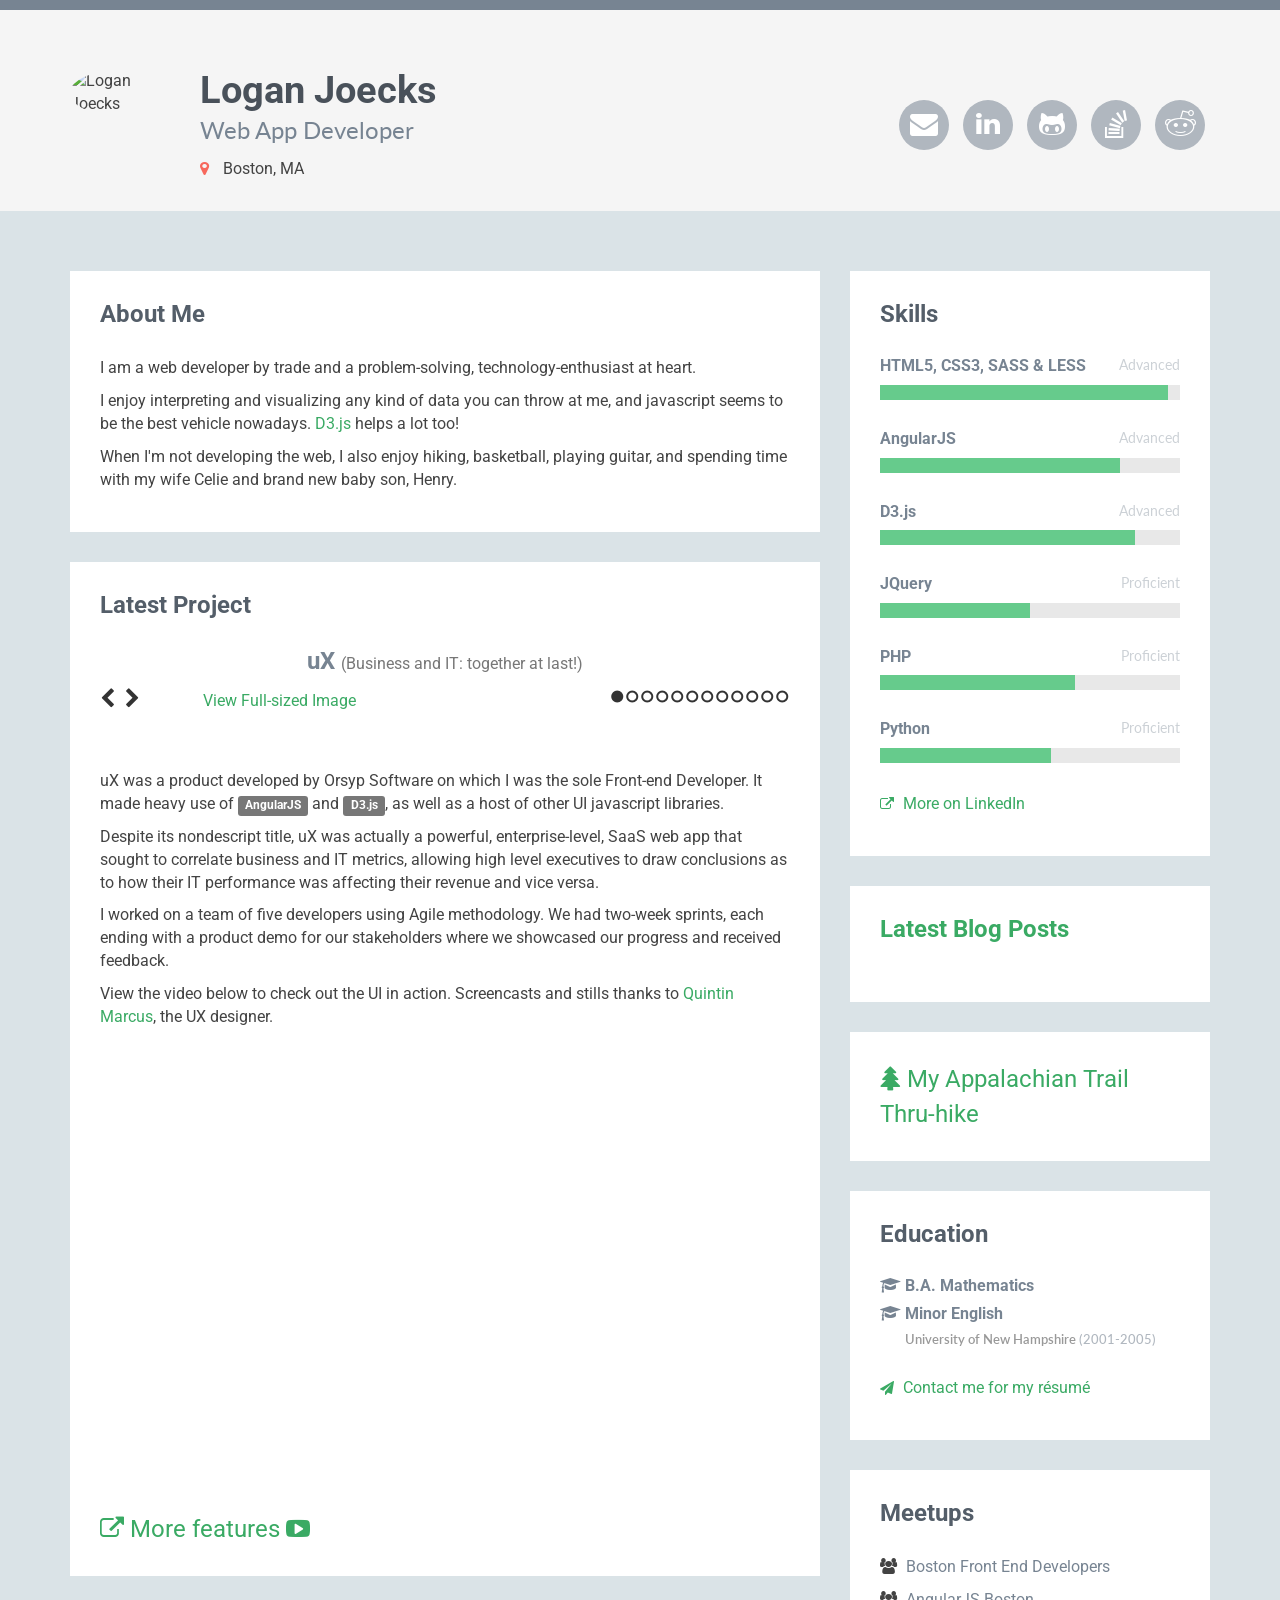
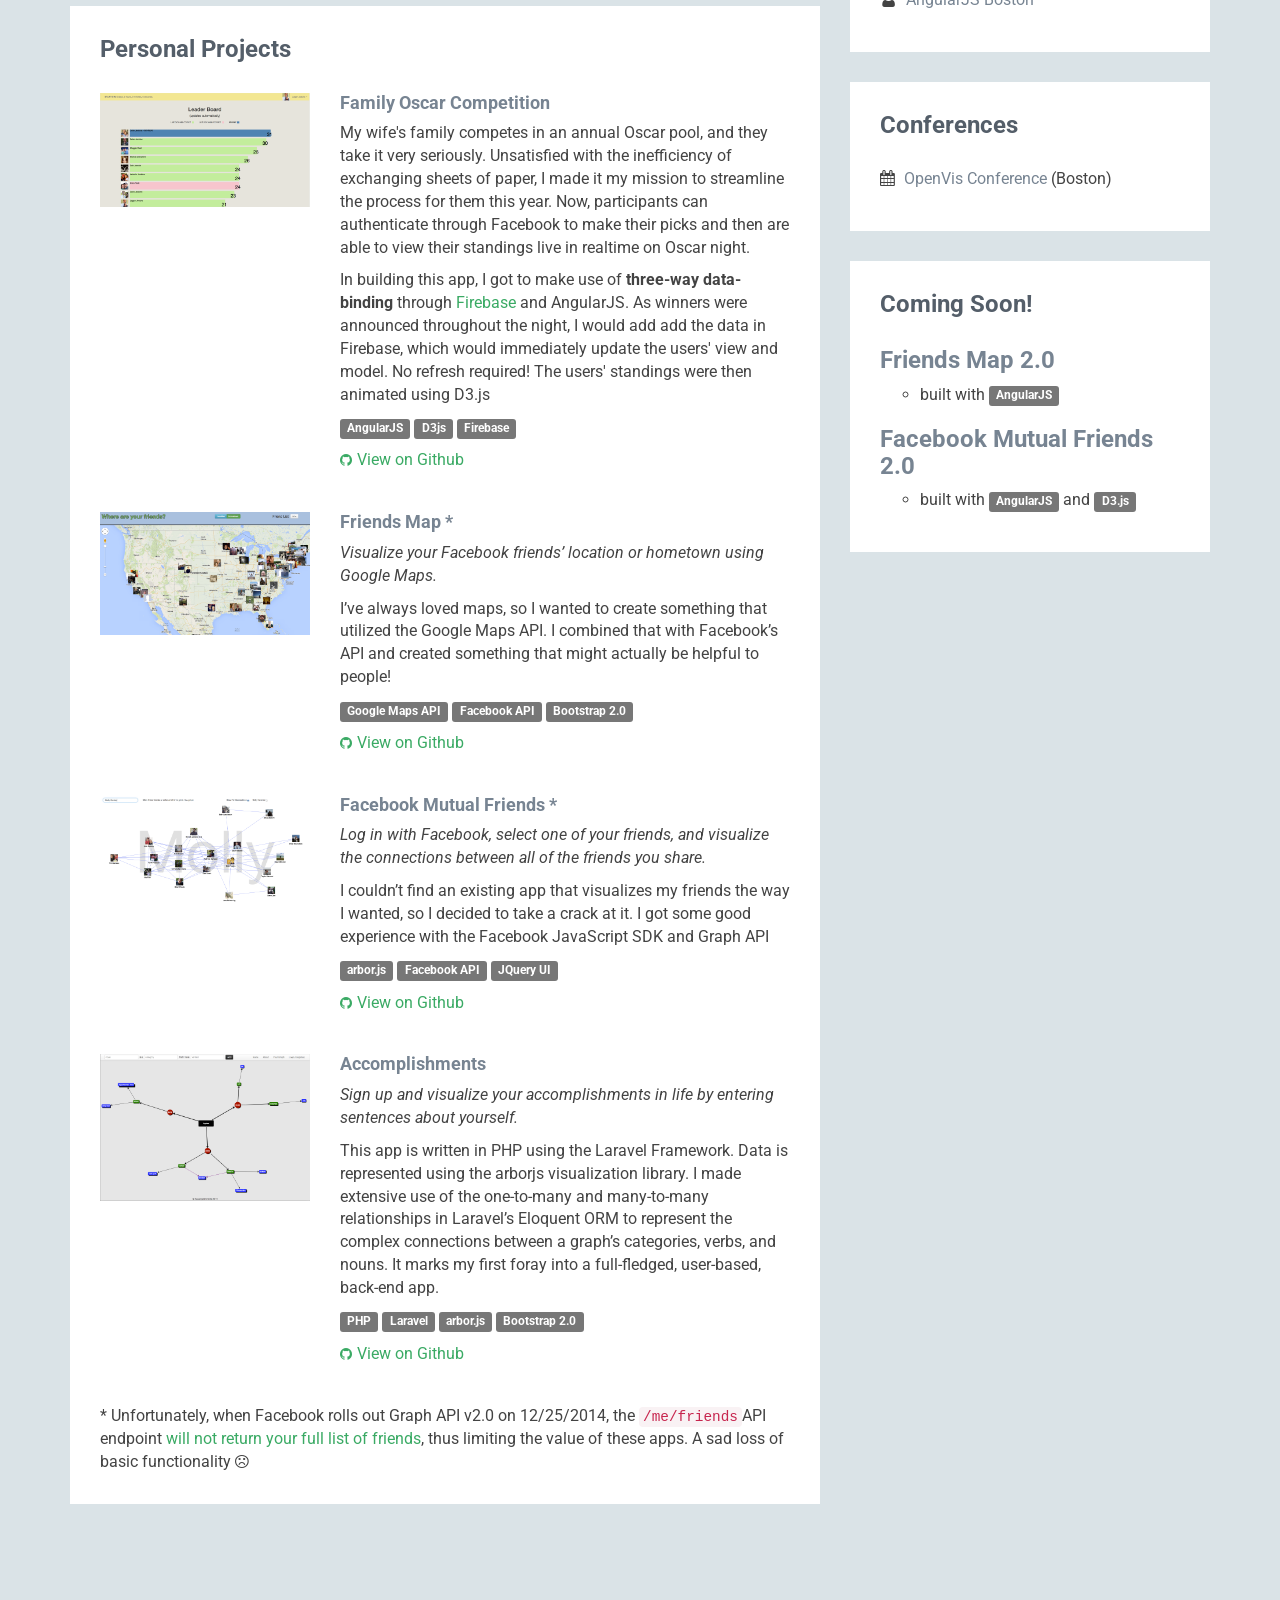
==== commit ec1a4969: "make blog linkable" ====
--- a/index.html
+++ b/index.html
@@ -338,7 +338,7 @@
 
                 <aside class="blog aside section">
                     <div class="section-inner">
-                        <h2 class="heading">Latest Blog Posts</h2>
+                        <h2 class="heading"><a href="http://loganjoecks.com/blog">Latest Blog Posts</a></h2>
                         <div id="rss-feeds" class="content">
 
                         </div>
--- a/css/main.css
+++ b/css/main.css
@@ -627,7 +627,7 @@
 }
 #full-image {
     position: absolute;
-    left: 30%;
+    left: 19%;
 }
 #ux-desc {
     margin-top: 80px;
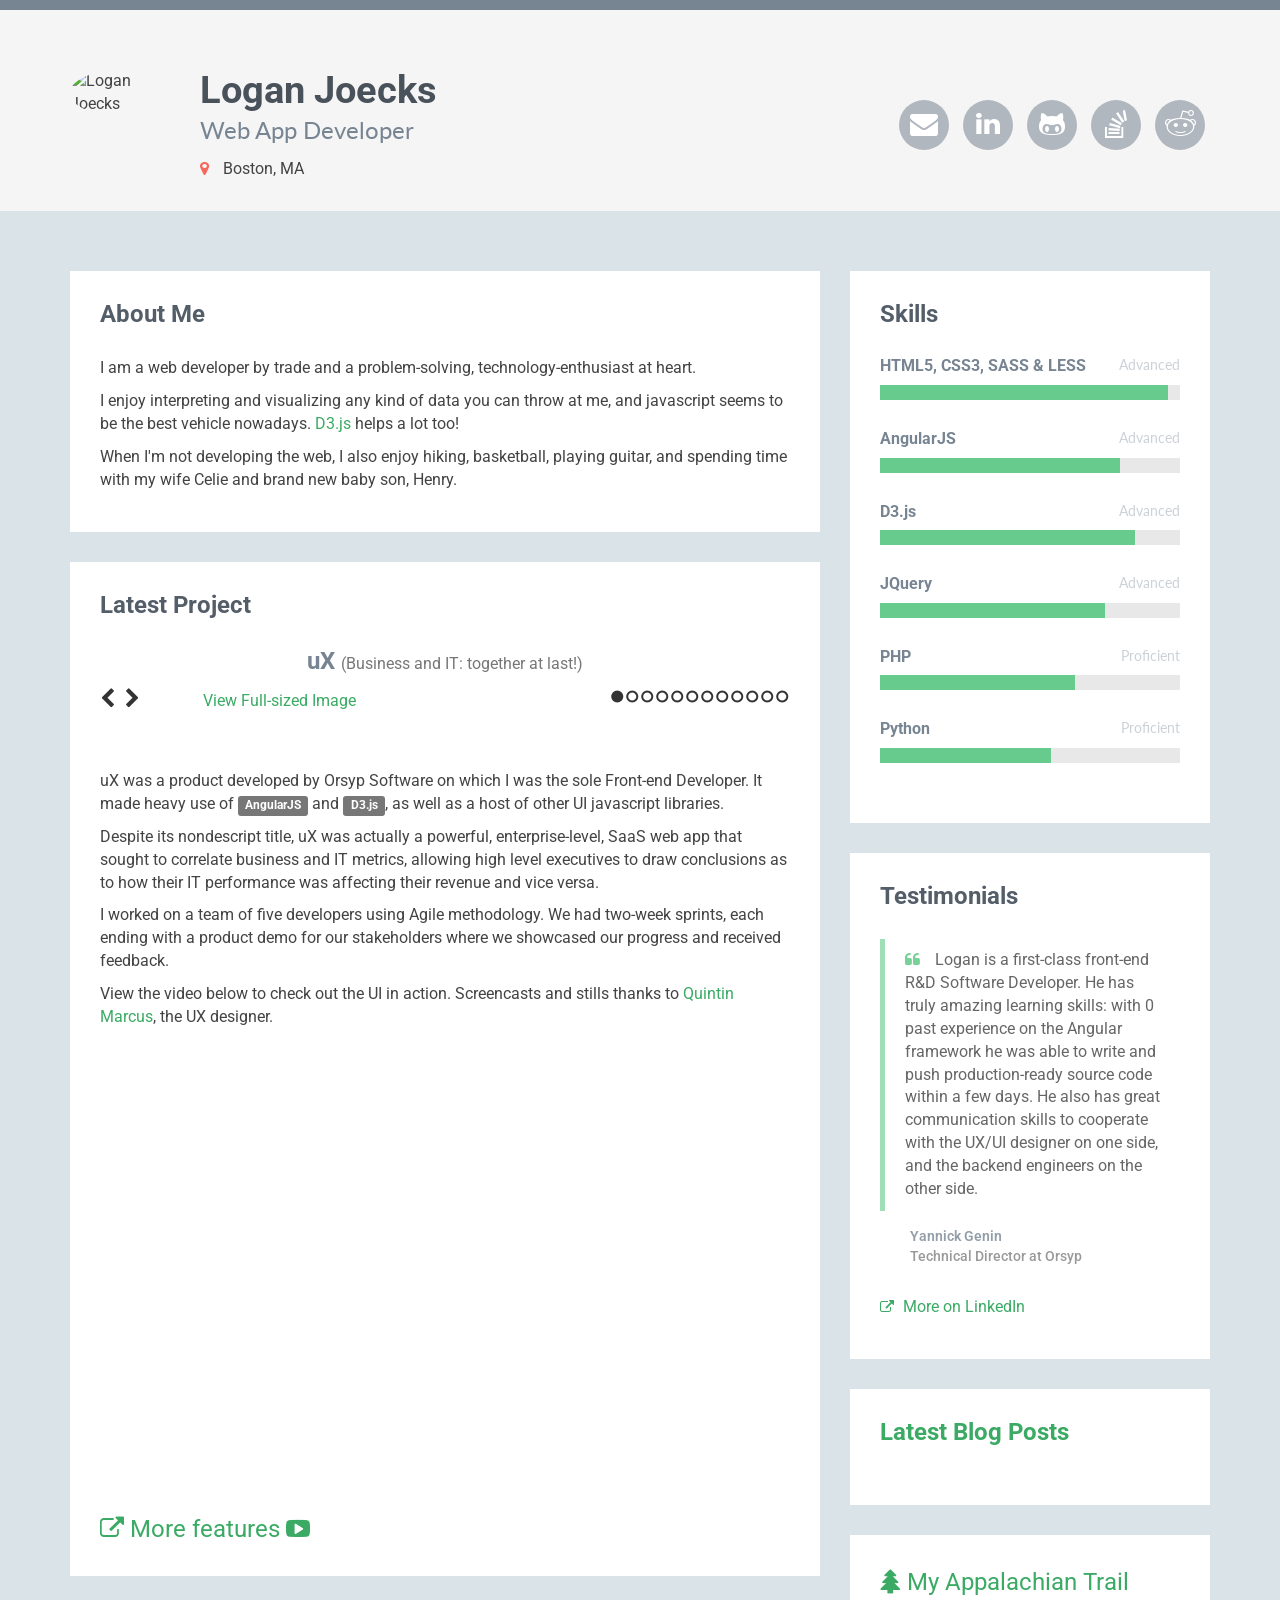
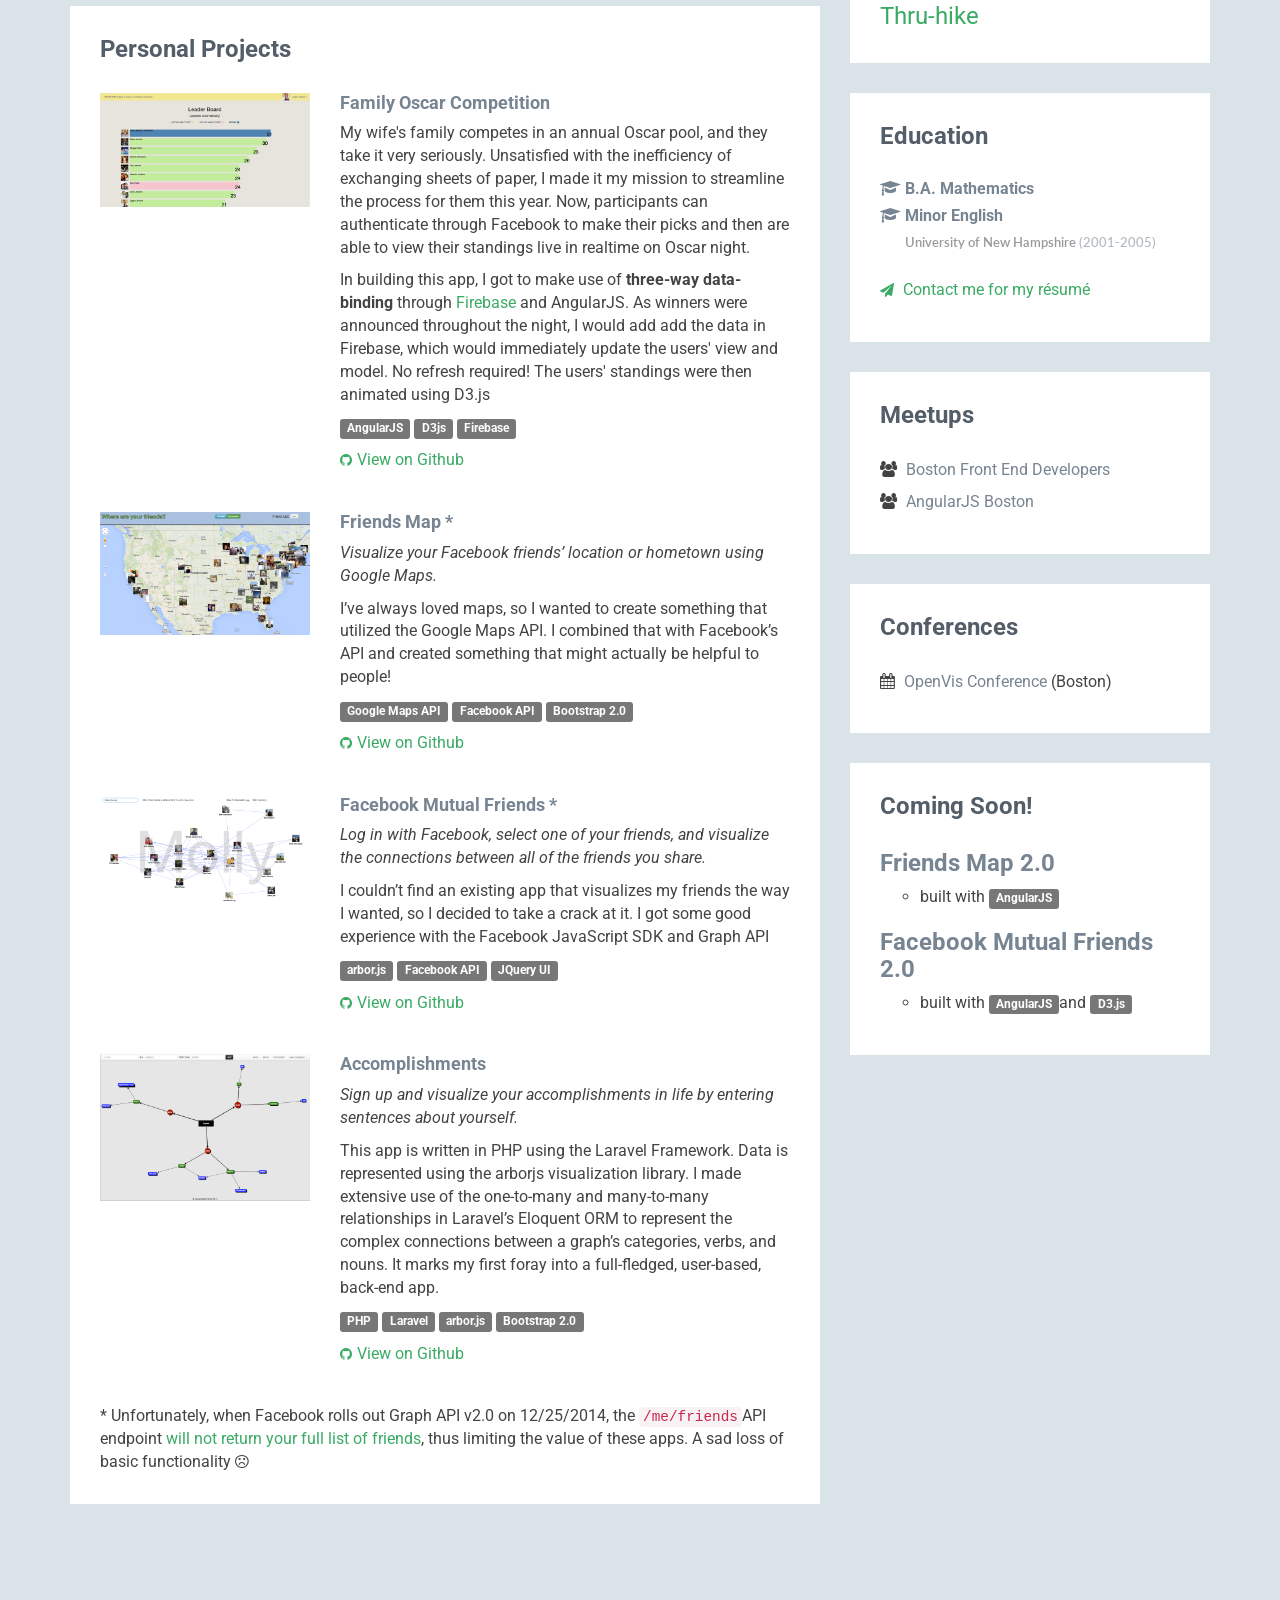
==== commit 4a7a2bc7: "added testimonial" ====
--- a/index.html
+++ b/index.html
@@ -113,7 +113,8 @@
                                 <iframe width="560" height="315" src="//www.youtube.com/embed/nrCLOU2bDZE?rel=0" frameborder="0" allowfullscreen></iframe>
                             </div>
 
-                            <a href="http://youtu.be/b5YRbvdAfoc" class="blog-link"> <i class="fa fa-external-link"></i> More features <i class="fa fa-youtube-play"></i></a>
+                            <a href="http://youtu.be/b5YRbvdAfoc" class="blog-link"> <i class="fa fa-external-link"></i> More features <i class="fa fa-youtube-play"></i>
+                            </a>
                         </div>
                         <!--//content-->
                     </div>
@@ -131,7 +132,7 @@
                                 <div class="desc col-md-8 col-sm-8 col-xs-12">
                                     <h3 class="title"><a href="http://oscars.firebaseapp.com" target="_blank">Family Oscar Competition</a>
                                     </h3>
-                                    <p>My wife's family competes in an annual Oscar pool, and they take it very seriously. Unsatisfied with the inefficiency of exchanging sheets of paper, I made it my mission to streamline the process for them this year. Now, participants can authenticate through Facebook to make their picks and then are able to view their standings live in realtime on Oscar night. </p>
+                                    <p>My wife's family competes in an annual Oscar pool, and they take it very seriously. Unsatisfied with the inefficiency of exchanging sheets of paper, I made it my mission to streamline the process for them this year. Now, participants can authenticate through Facebook to make their picks and then are able to view their standings live in realtime on Oscar night.</p>
 
                                     <p>In building this app, I got to make use of
                                         <strong>three-way data-binding</strong>
@@ -271,10 +272,10 @@
 
                                 <div class="item">
                                     <h3 class="level-title">JQuery
-                                        <span class="level-label">Proficient</span>
-                                    </h3>
-                                    <div class="level-bar">
-                                        <div class="level-bar-inner" data-level="50%">
+                                        <span class="level-label">Advanced</span>
+                                    </h3>
+                                    <div class="level-bar">
+                                        <div class="level-bar-inner" data-level="75%">
                                         </div>
                                     </div>
                                     <!--//level-bar-->
@@ -302,43 +303,40 @@
                                     </div>
                                     <!--//level-bar-->
                                 </div>
-
-                                <p><a class="more-link" href="http://www.linkedin.com/in/loganjoecks"><i class="fa fa-external-link"></i> More on LinkedIn</a>
+                            </div>
+                        </div>
+                        <!--//content-->
+                    </div>
+                    <!--//section-inner-->
+                </aside>
+                <!--//section-->
+
+                <aside class="testimonials aside section">
+                    <div class="section-inner">
+                        <h2 class="heading">Testimonials</h2>
+                        <div class="content">
+                            <div class="item">
+                                <blockquote class="quote">
+                                    <p><i class="fa fa-quote-left"></i>Logan is a first-class front-end R&amp;D Software Developer. He has truly amazing learning skills: with 0 past experience on the Angular framework he was able to write and push production-ready source code within a few days. He also has great communication skills to cooperate with the UX/UI designer on one side, and the backend engineers on the other side.</p>
+                                </blockquote>
+                                <p class="source">
+                                    <span class="name">Yannick Genin</span>
+                                    <br />
+                                    <span class="title">Technical Director at Orsyp</span>
                                 </p>
                             </div>
-                        </div>
-                        <!--//content-->
-                    </div>
-                    <!--//section-inner-->
-                </aside>
-                <!--//section-->
-
-                <!-- <aside class="testimonials aside section">
-    <div class="section-inner">
-        <h2 class="heading">Testimonials</h2>
-        <div class="content">
-            <div class="item">
-                <blockquote class="quote">
-                    <p><i class="fa fa-quote-left"></i>James is an excellent software engineer and he is passionate about what he does. You can totally count on him to deliver your projects!</p>
-                </blockquote>
-                <p class="source">
-                    <span class="name">Tim Adams</span>
-                    <br />
-                    <span class="title">Curabitur commodo</span>
-                </p>
-            </div>
-
-            <p><a class="more-link" href="#"><i class="fa fa-external-link"></i> More on Linkedin</a>
-            </p>
-
-        </div>
-    </div>
-</aside> -->
+
+                            <p><a class="more-link" href="http://www.linkedin.com/in/loganjoecks"><i class="fa fa-external-link"></i> More on LinkedIn</a>
+                            </p>
+                        </div>
+                    </div>
+                </aside>
                 <!--//section-->
 
                 <aside class="blog aside section">
                     <div class="section-inner">
-                        <h2 class="heading"><a href="http://loganjoecks.com/blog">Latest Blog Posts</a></h2>
+                        <h2 class="heading"><a href="http://loganjoecks.com/blog">Latest Blog Posts</a>
+                        </h2>
                         <div id="rss-feeds" class="content">
 
                         </div>
@@ -413,13 +411,18 @@
                                 <li>
                                     <h3>Friends Map 2.0</h3>
                                     <ul>
-                                        <li>built with <span class="label label-default">AngularJS</span></li>
-                                    </ul>  
+                                        <li>built with
+                                            <span class="label label-default">AngularJS</span>
+                                        </li>
+                                    </ul>
                                 </li>
                                 <li>
                                     <h3>Facebook Mutual Friends 2.0</h3>
                                     <ul>
-                                        <li>built with <span class="label label-default">AngularJS</span> and <span class="label label-default">D3.js</span></li>
+                                        <li>built with
+                                            <span class="label label-default">AngularJS</span>and
+                                            <span class="label label-default">D3.js</span>
+                                        </li>
                                     </ul>
                                 </li>
                             </ul>
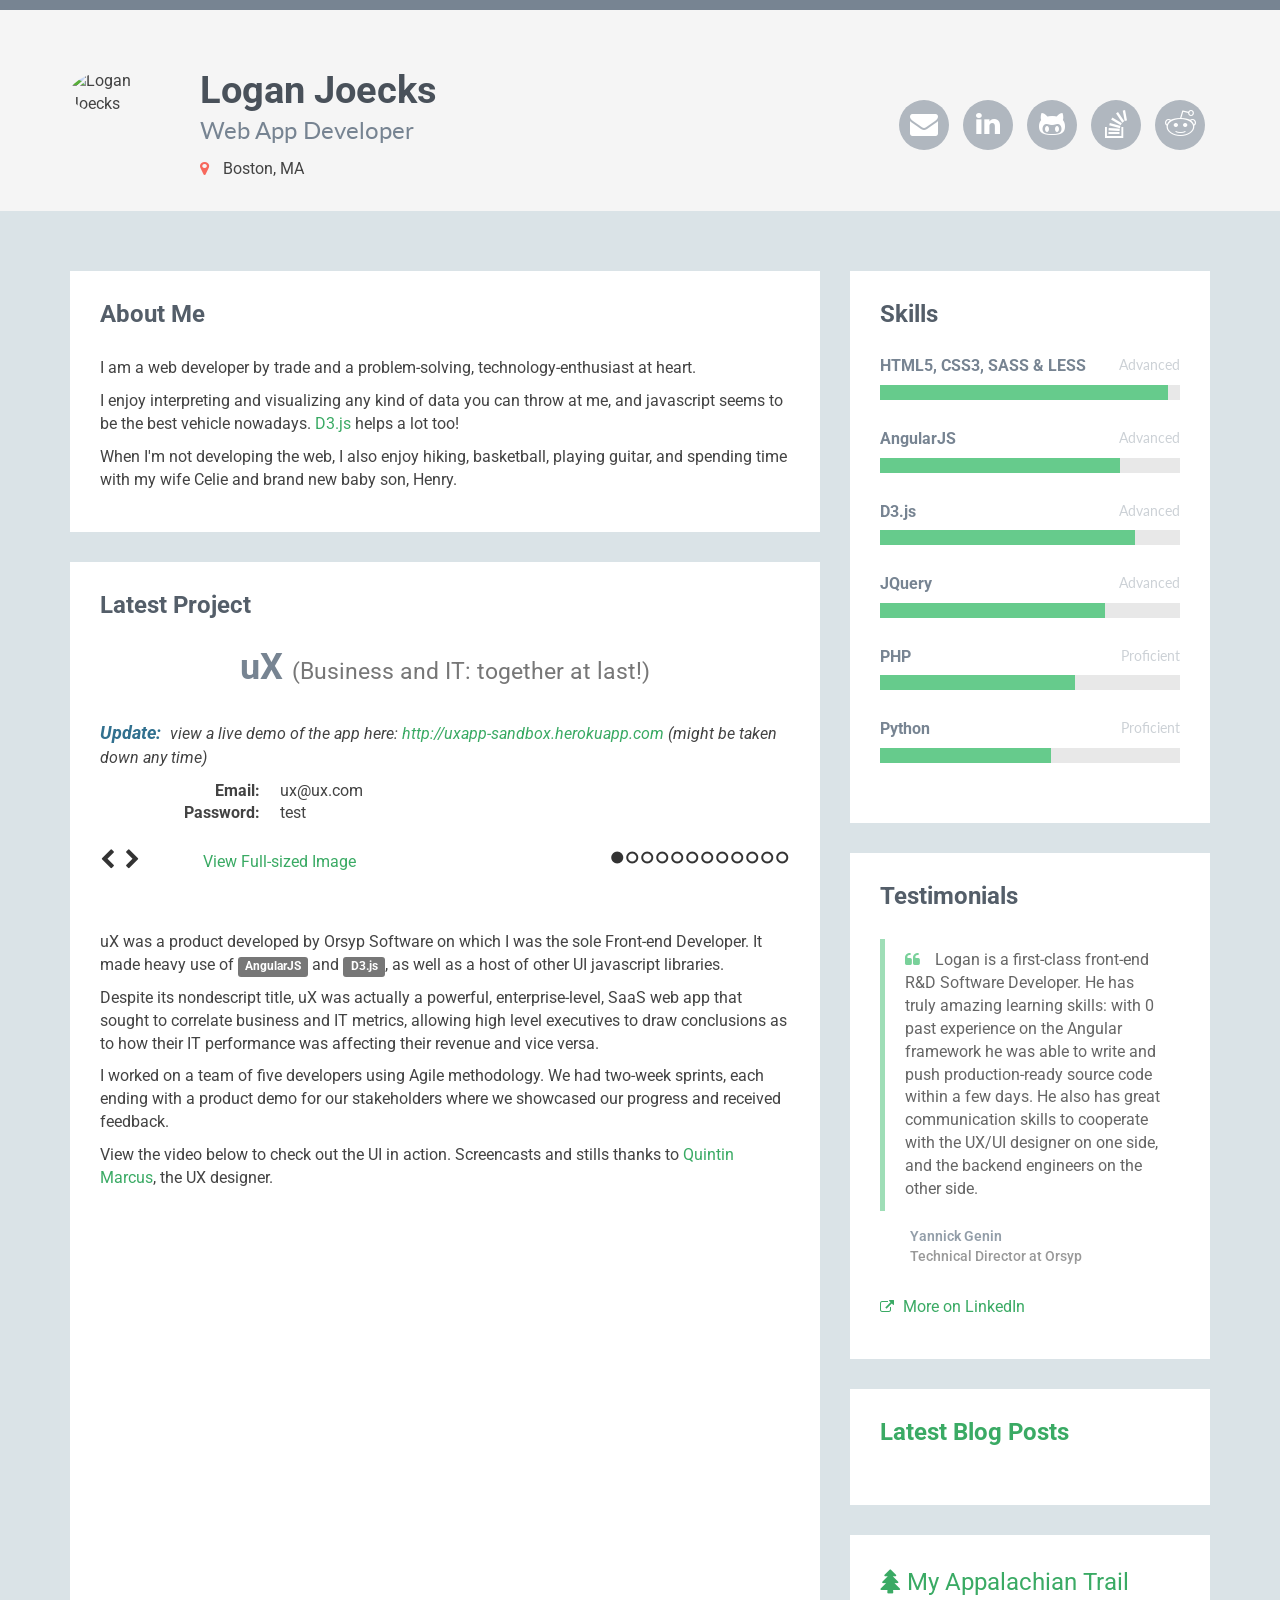
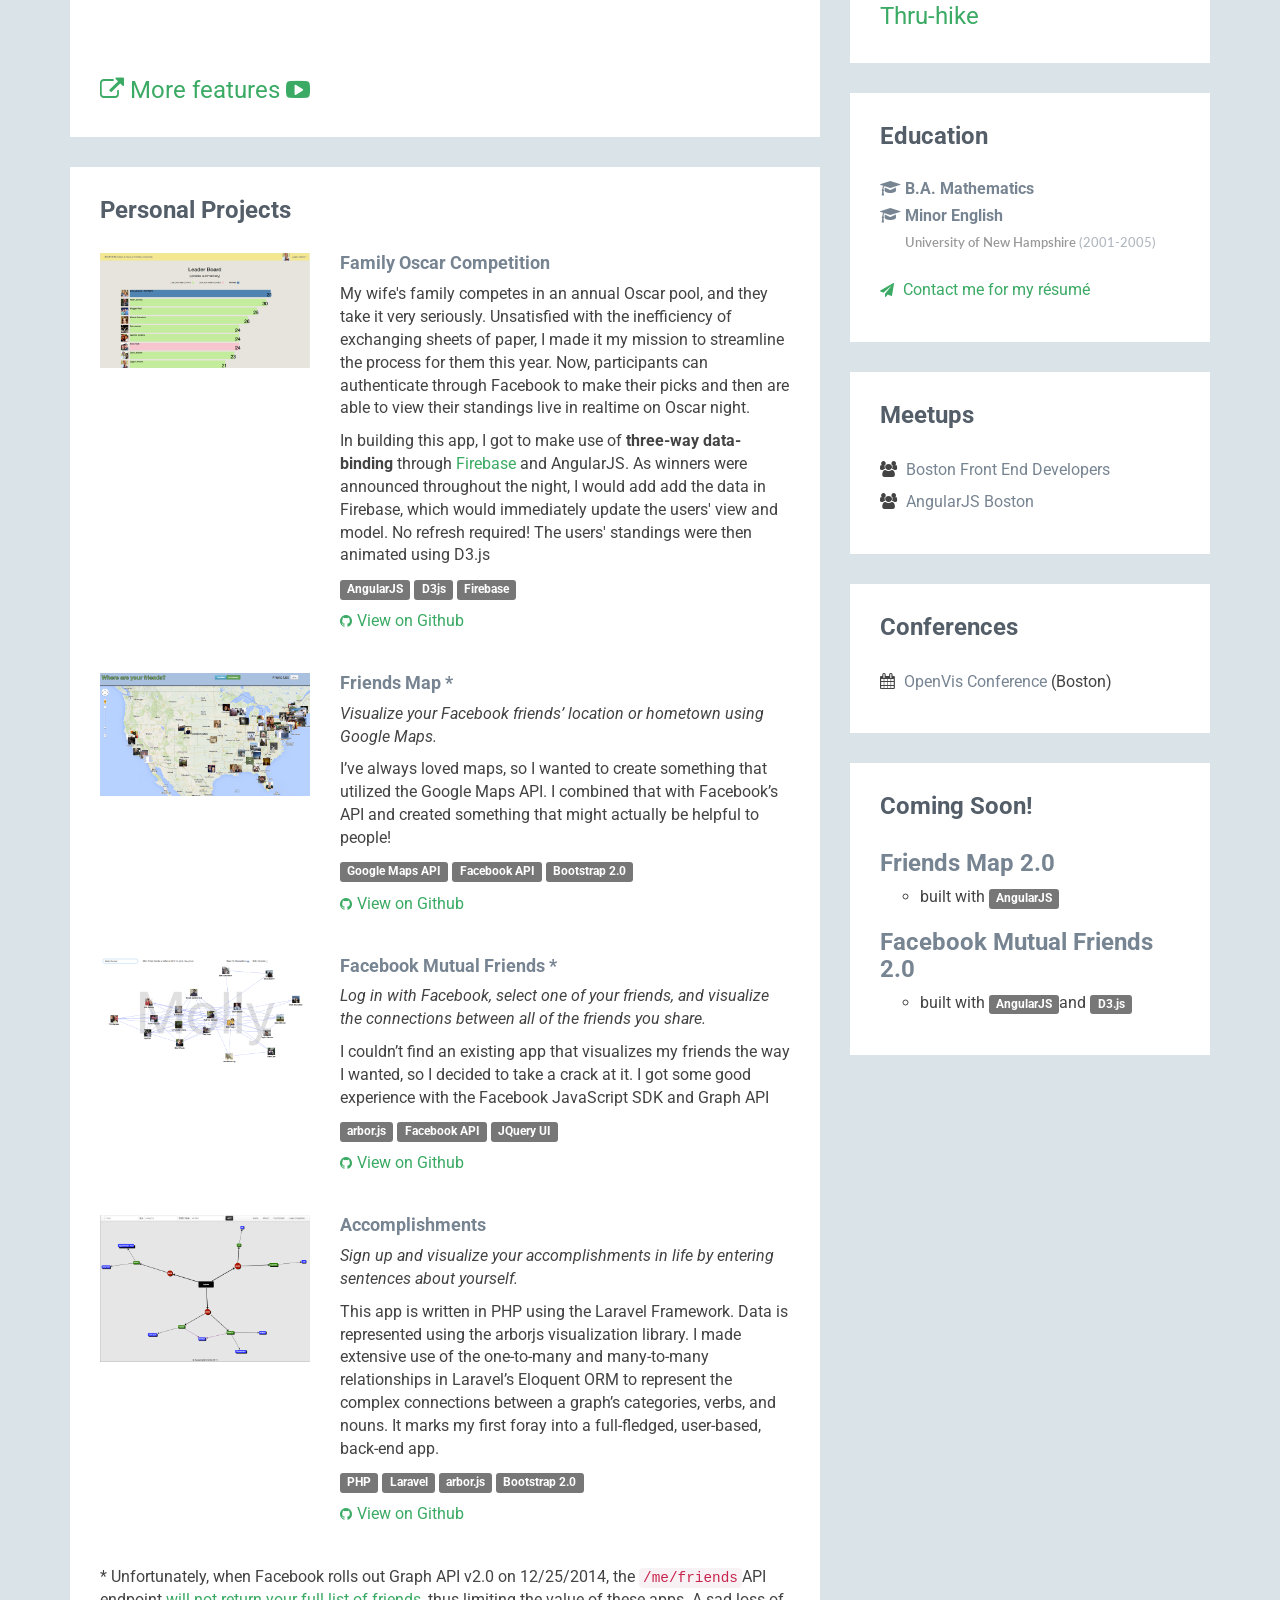
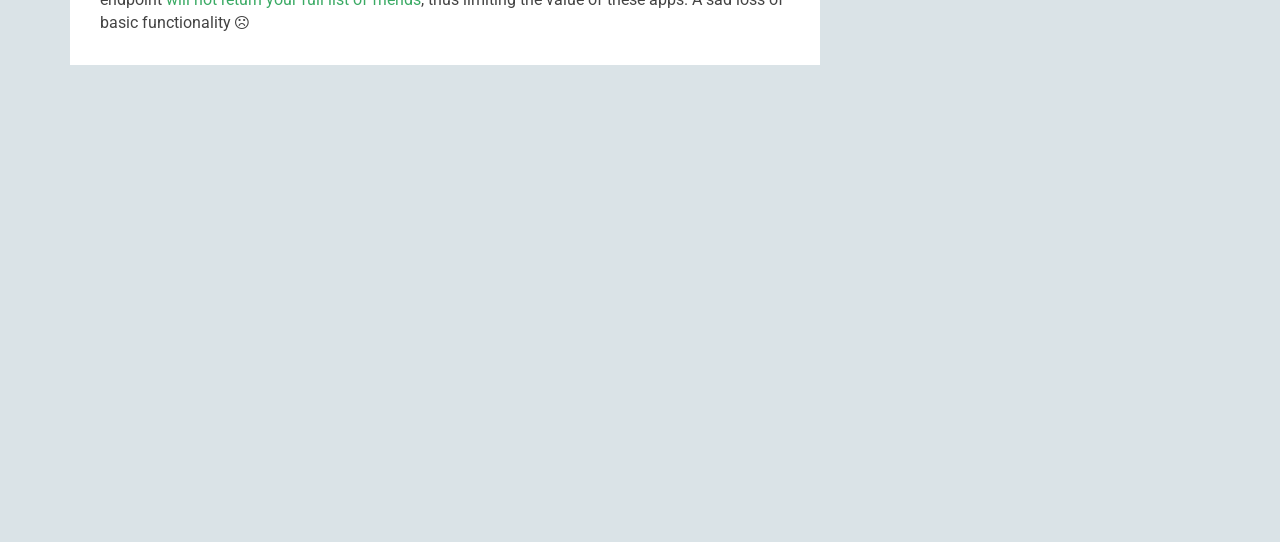
==== commit 3b786af6: "add ux demo" ====
--- a/index.html
+++ b/index.html
@@ -74,10 +74,26 @@
                 <section class="latest section">
                     <div class="section-inner">
                         <h2 class="heading">Latest Project</h2>
-                        <h3 class="text-center">
+                        <h1 class="text-center">
                             <strong>uX</strong>
                             <small>(Business and IT: together at last!)</small>
-                        </h3>
+                        </h1>
+                        <br>
+                        <p>
+                            <em>
+                                <span style="margin-right: 5px; font-size: 115%;" class="text-info">
+                                    <strong>Update:</strong>
+                                </span>
+                                view a live demo of the app here: <a href="http://uxapp-sandbox.herokuapp.com" target="_blank">http://uxapp-sandbox.herokuapp.com</a> (might be taken down any time)
+                            </em>
+                            <dl class="dl-horizontal">
+                                <dt>Email:</dt>
+                                <dd>ux@ux.com</dd>
+                                <dt>Password:</dt>
+                                <dd>test</dd>
+                            </dl>
+                            <!-- <small>This site may be taken down at any time.</small> -->
+                        </p>
                         <div class="content">
                             <div id="slides">
                                 <img src="img/ux/1.png">
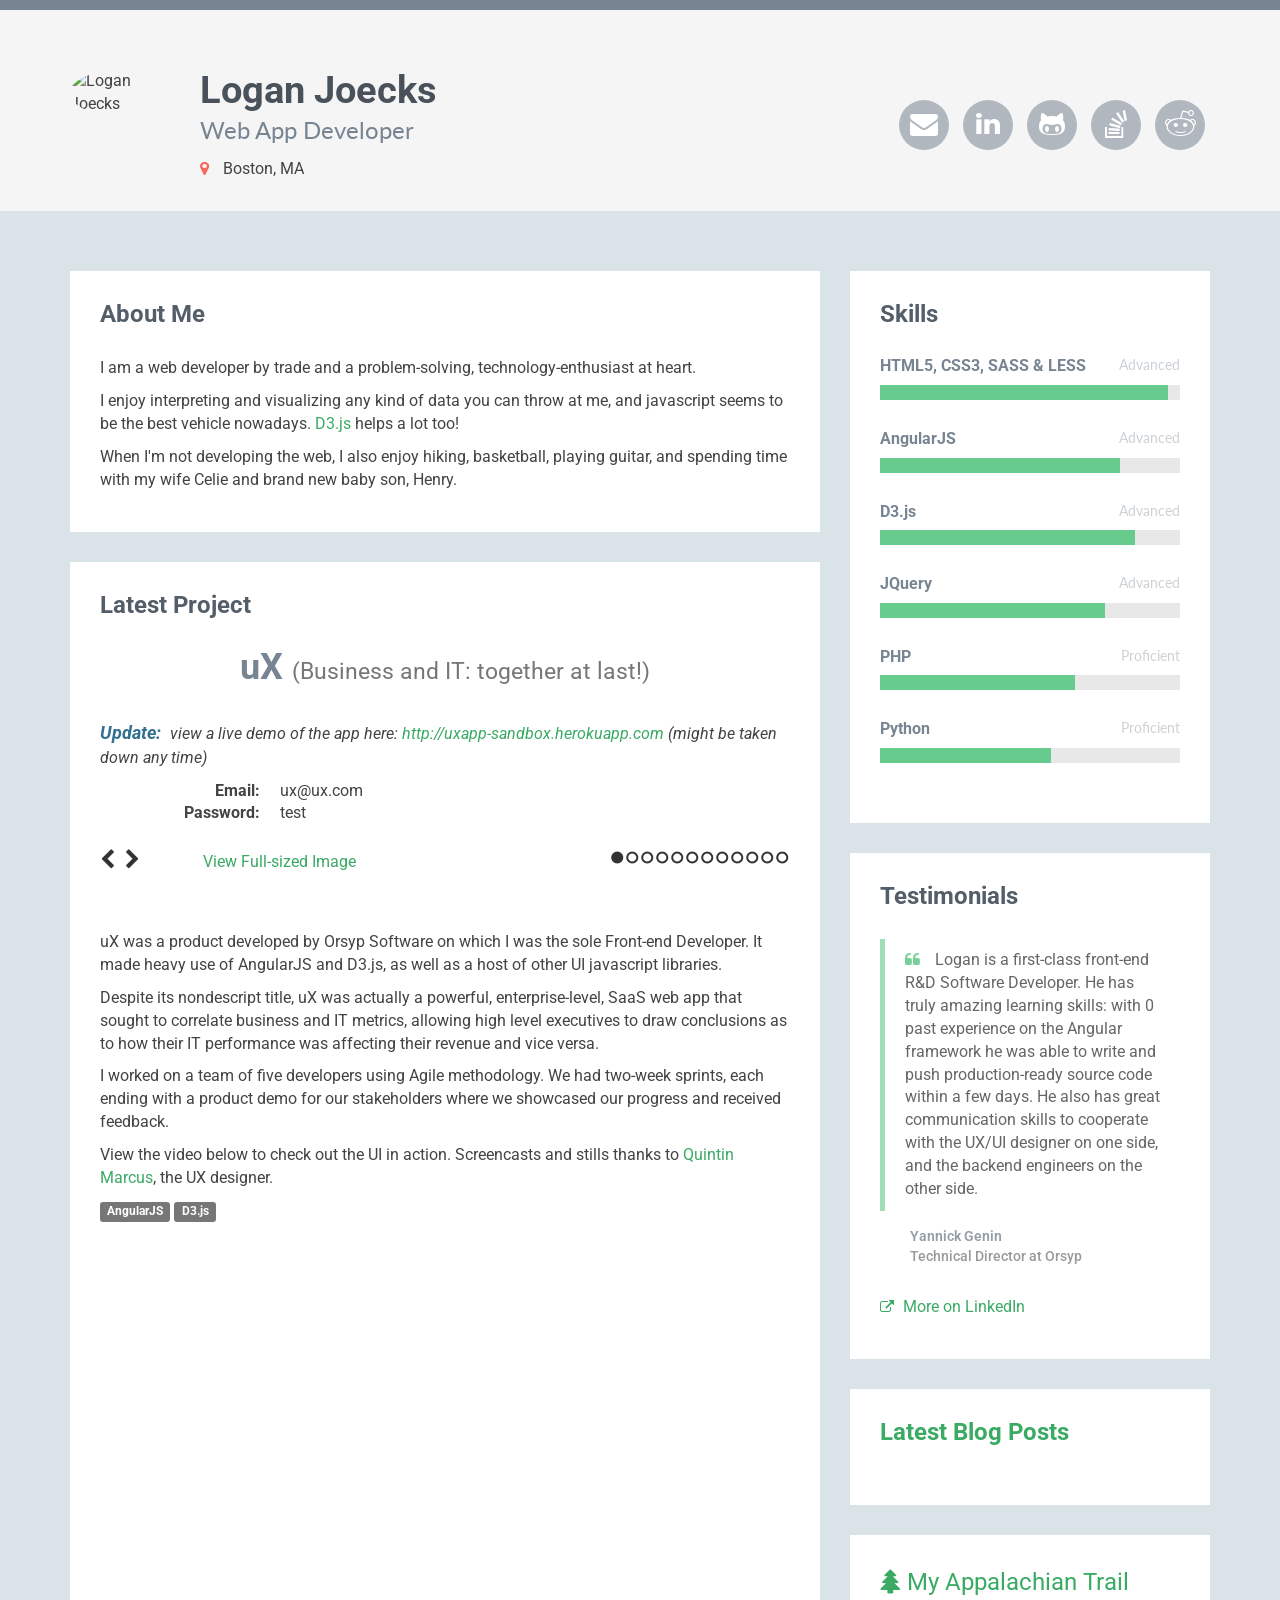
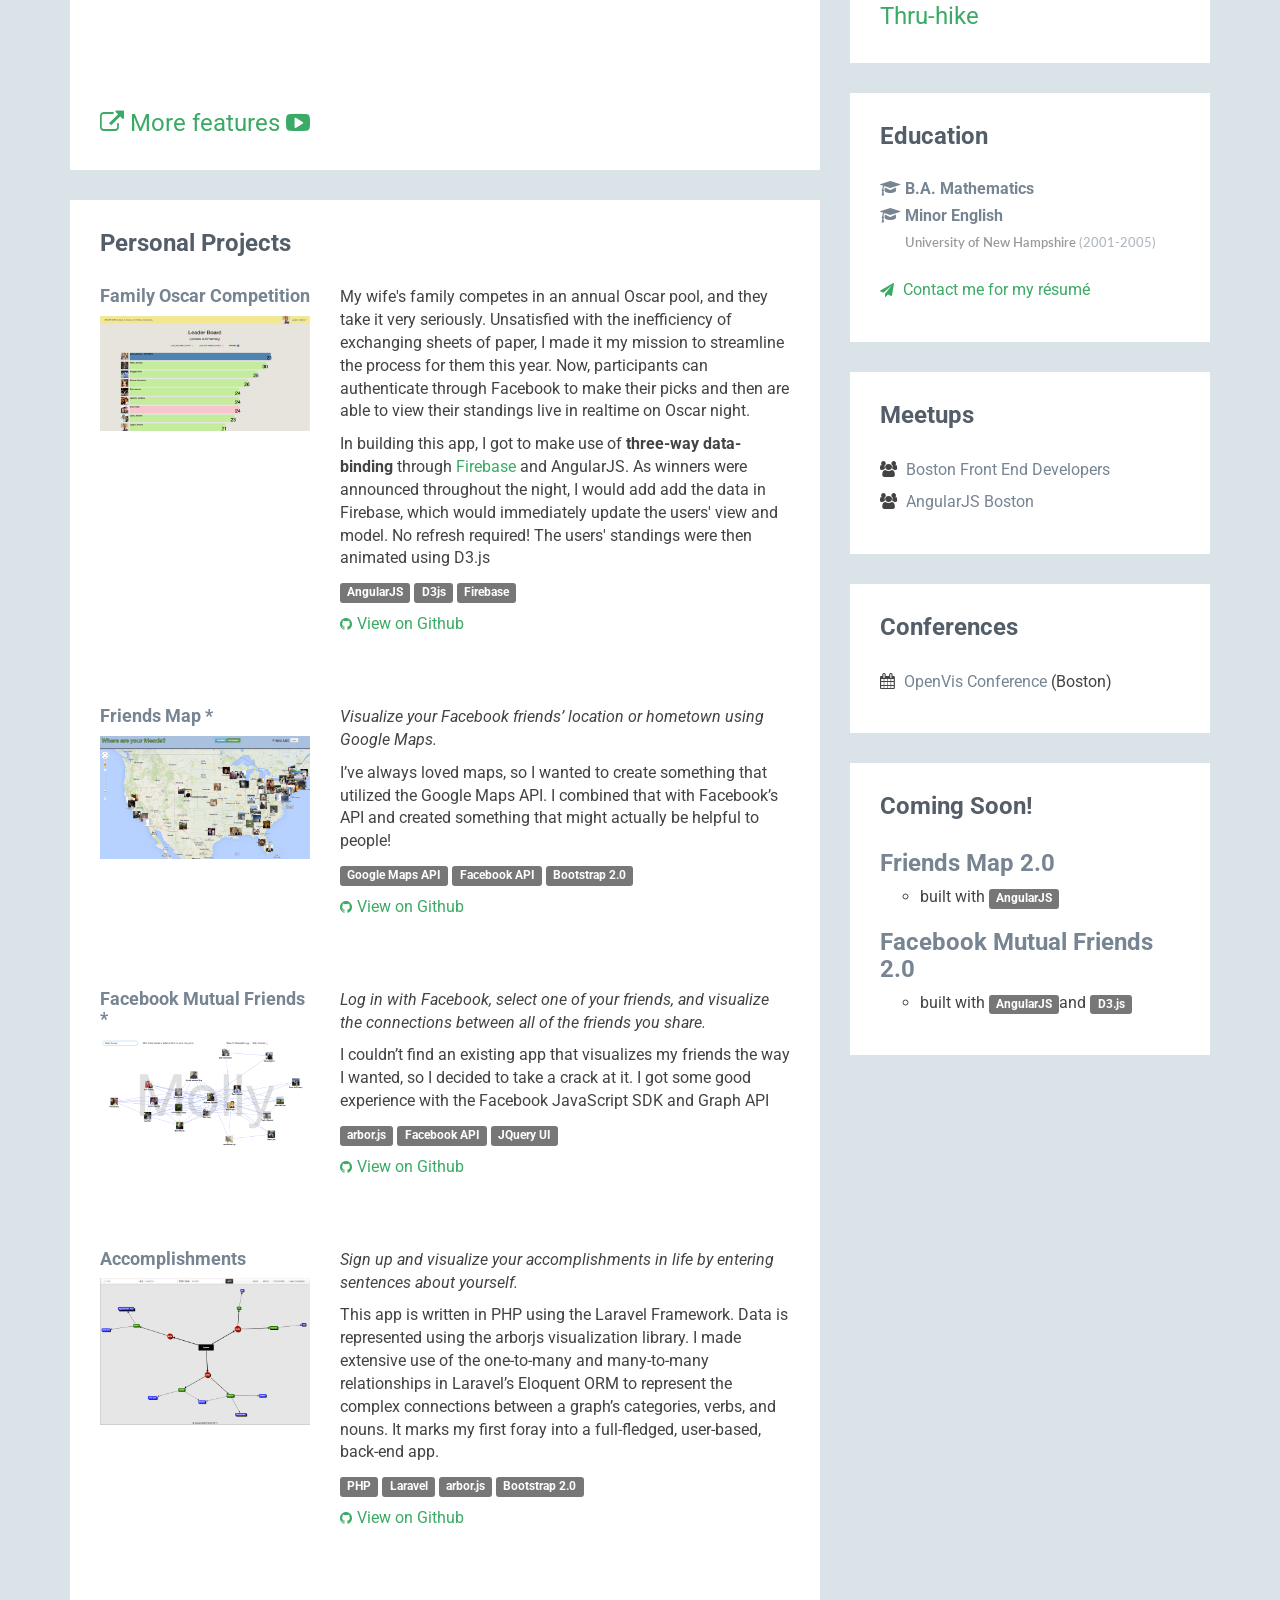
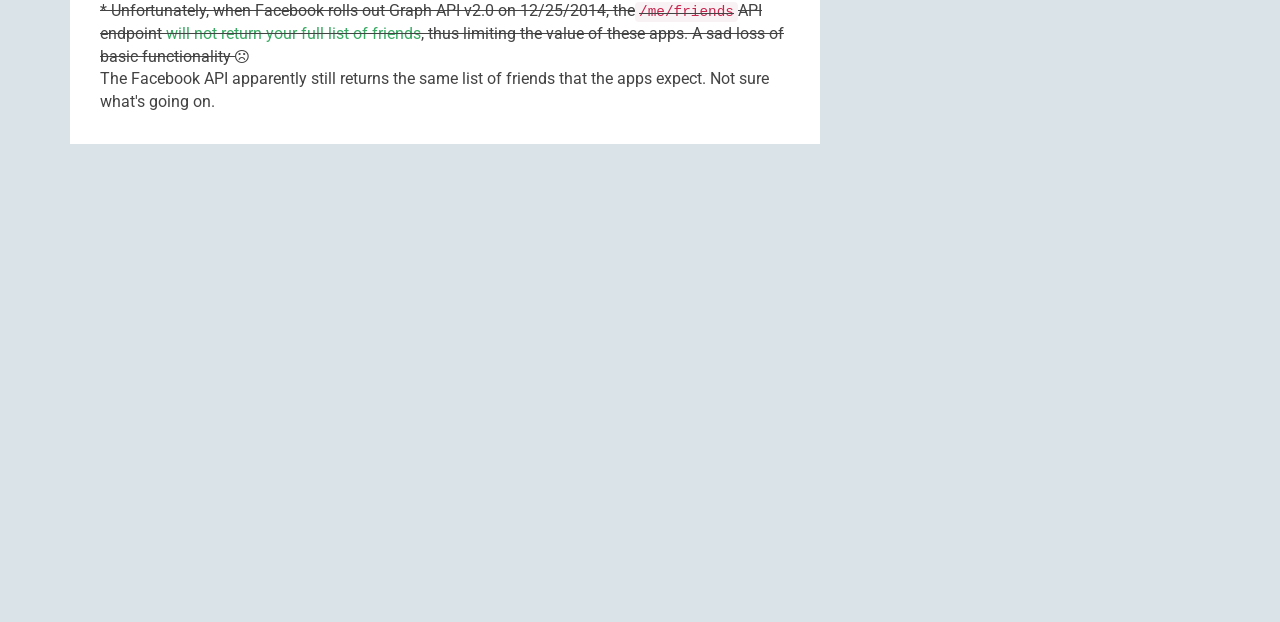
==== commit 65cb0189: "styling updates" ====
--- a/index.html
+++ b/index.html
@@ -113,16 +113,15 @@
                             </div>
                             <a id="full-image" href="img/ux/1.png" target="_blank">View Full-sized Image</a>
                             <div id="ux-desc" class="desc text-left">
-                                <p>uX was a product developed by Orsyp Software on which I was the sole Front-end Developer. It made heavy use of
-                                    <span class="label label-default">AngularJS</span>
-                                    and
-                                    <span class="label label-default">D3.js</span>, as well as a host of other UI javascript libraries.</p>
+                                <p>uX was a product developed by Orsyp Software on which I was the sole Front-end Developer. It made heavy use of AngularJS and D3.js, as well as a host of other UI javascript libraries.</p>
 
                                 <p>Despite its nondescript title, uX was actually a powerful, enterprise-level, SaaS web app that sought to correlate business and IT metrics, allowing high level executives to draw conclusions as to how their IT performance was affecting their revenue and vice versa.</p>
 
                                 <p>I worked on a team of five developers using Agile methodology. We had two-week sprints, each ending with a product demo for our stakeholders where we showcased our progress and received feedback.</p>
 
                                 <p>View the video below to check out the UI in action. Screencasts and stills thanks to <a href="http://quintinmarcus.com">Quintin Marcus</a>, the UX designer.</p>
+                                <span class="label label-default">AngularJS</span>
+                                <span class="label label-default">D3.js</span>
                             </div>
                             <!--//desc-->
                             <div class="video-wrapper">
@@ -143,11 +142,10 @@
                         <div class="content">
                             <div class="item row">
                                 <a class="col-md-4 col-sm-4 col-xs-12" href="http://oscars.firebaseapp.com" target="_blank">
+                                    <h3 class="title">Family Oscar Competition</h3>
                                     <img class="img-responsive project-image" src="img/oscars.png" alt="Family Oscar Competition" />
                                 </a>
                                 <div class="desc col-md-8 col-sm-8 col-xs-12">
-                                    <h3 class="title"><a href="http://oscars.firebaseapp.com" target="_blank">Family Oscar Competition</a>
-                                    </h3>
                                     <p>My wife's family competes in an annual Oscar pool, and they take it very seriously. Unsatisfied with the inefficiency of exchanging sheets of paper, I made it my mission to streamline the process for them this year. Now, participants can authenticate through Facebook to make their picks and then are able to view their standings live in realtime on Oscar night.</p>
 
                                     <p>In building this app, I got to make use of
@@ -167,11 +165,10 @@
                             <!--//item-->
                             <div class="item row">
                                 <a class="col-md-4 col-sm-4 col-xs-12" href="http://loganjoecks.com/friends-map/" target="_blank">
+                                    <h3 class="title">Friends Map *</h3>
                                     <img class="img-responsive project-image" src="img/friends-map.png" alt="Friends Map" />
                                 </a>
                                 <div class="desc col-md-8 col-sm-8 col-xs-12">
-                                    <h3 class="title"><a href="http://loganjoecks.com/friends-map/" target="_blank">Friends Map</a> *
-                                    </h3>
                                     <p>
                                         <em>Visualize your Facebook friends’ location or hometown using Google Maps.</em>
                                     </p>
@@ -190,11 +187,10 @@
                             <!--//item-->
                             <div class="item row">
                                 <a class="col-md-4 col-sm-4 col-xs-12" href="http://loganjoecks.com/facebook-mutual-friends/" target="_blank">
+                                    <h3 class="title">Facebook Mutual Friends *</h3>
                                     <img class="img-responsive project-image" src="img/facebook-mutual-friends.png" alt="Facebook Mutual Friends" />
                                 </a>
                                 <div class="desc col-md-8 col-sm-8 col-xs-12">
-                                    <h3 class="title"><a href="http://loganjoecks.com/facebook-mutual-friends/" target="_blank">Facebook Mutual Friends</a> *
-                                    </h3>
                                     <p>
                                         <em>Log in with Facebook, select one of your friends, and visualize the connections between all of the friends you share.</em>
                                     </p>
@@ -213,11 +209,10 @@
                             <!--//item-->
                             <div class="item row">
                                 <a class="col-md-4 col-sm-4 col-xs-12" href="http://accomplishments.pagodabox.com" target="_blank">
+                                    <h3 class="title">Accomplishments</h3>
                                     <img class="img-responsive project-image" src="img/accomplishments.png" alt="Accomplishments" />
                                 </a>
                                 <div class="desc col-md-8 col-sm-8 col-xs-12">
-                                    <h3 class="title"><a href="http://accomplishments.pagodabox.com" target="_blank">Accomplishments</a>
-                                    </h3>
                                     <p>
                                         <em>Sign up and visualize your accomplishments in life by entering sentences about yourself.</em>
                                     </p>
@@ -235,8 +230,8 @@
                                 <!--//desc-->
                             </div>
                             <!--//item-->
-                            * Unfortunately, when Facebook rolls out Graph API v2.0 on 12/25/2014, the
-                            <code>/me/friends</code>API endpoint <a href="https://developers.facebook.com/docs/apps/upgrading#upgrading_v2_0_user_ids" target="_blank">will not return your full list of friends</a>, thus limiting the value of these apps. A sad loss of basic functionality <i class="fa fa-frown-o"></i>
+                            <div style="text-decoration: line-through;">* Unfortunately, when Facebook rolls out Graph API v2.0 on 12/25/2014, the<code>/me/friends</code>API endpoint <a href="https://developers.facebook.com/docs/apps/upgrading#upgrading_v2_0_user_ids" target="_blank">will not return your full list of friends</a>, thus limiting the value of these apps. A sad loss of basic functionality <i class="fa fa-frown-o"></i></div>
+                            <div>The Facebook API apparently still returns the same list of friends that the apps expect. Not sure what's going on.</div>
                         </div>
                         <!--//content-->
                     </div>
--- a/css/main.css
+++ b/css/main.css
@@ -277,7 +277,7 @@
 /* Latest Section */
 
 .latest .item {
-    margin-bottom: 30px;
+    margin-bottom: 60px;
 }
 .latest .item .title {
     font-size: 18px;
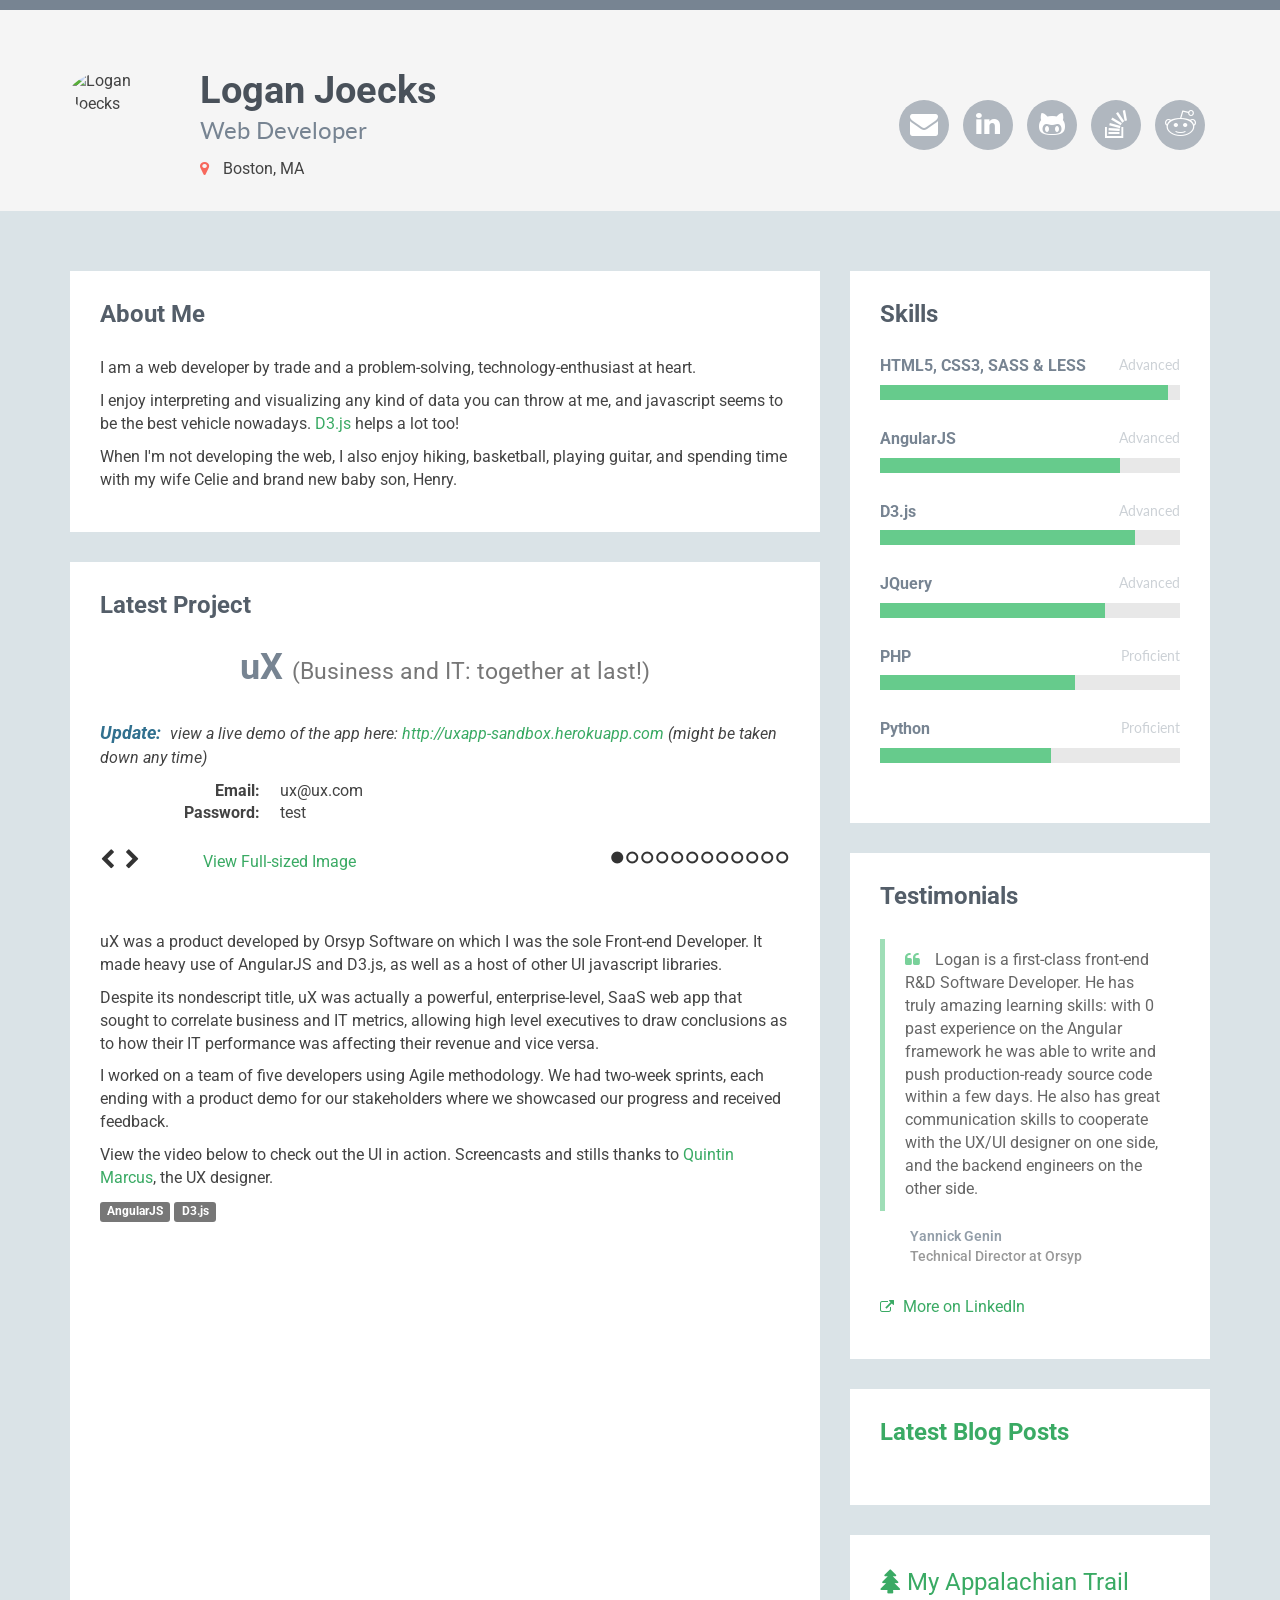
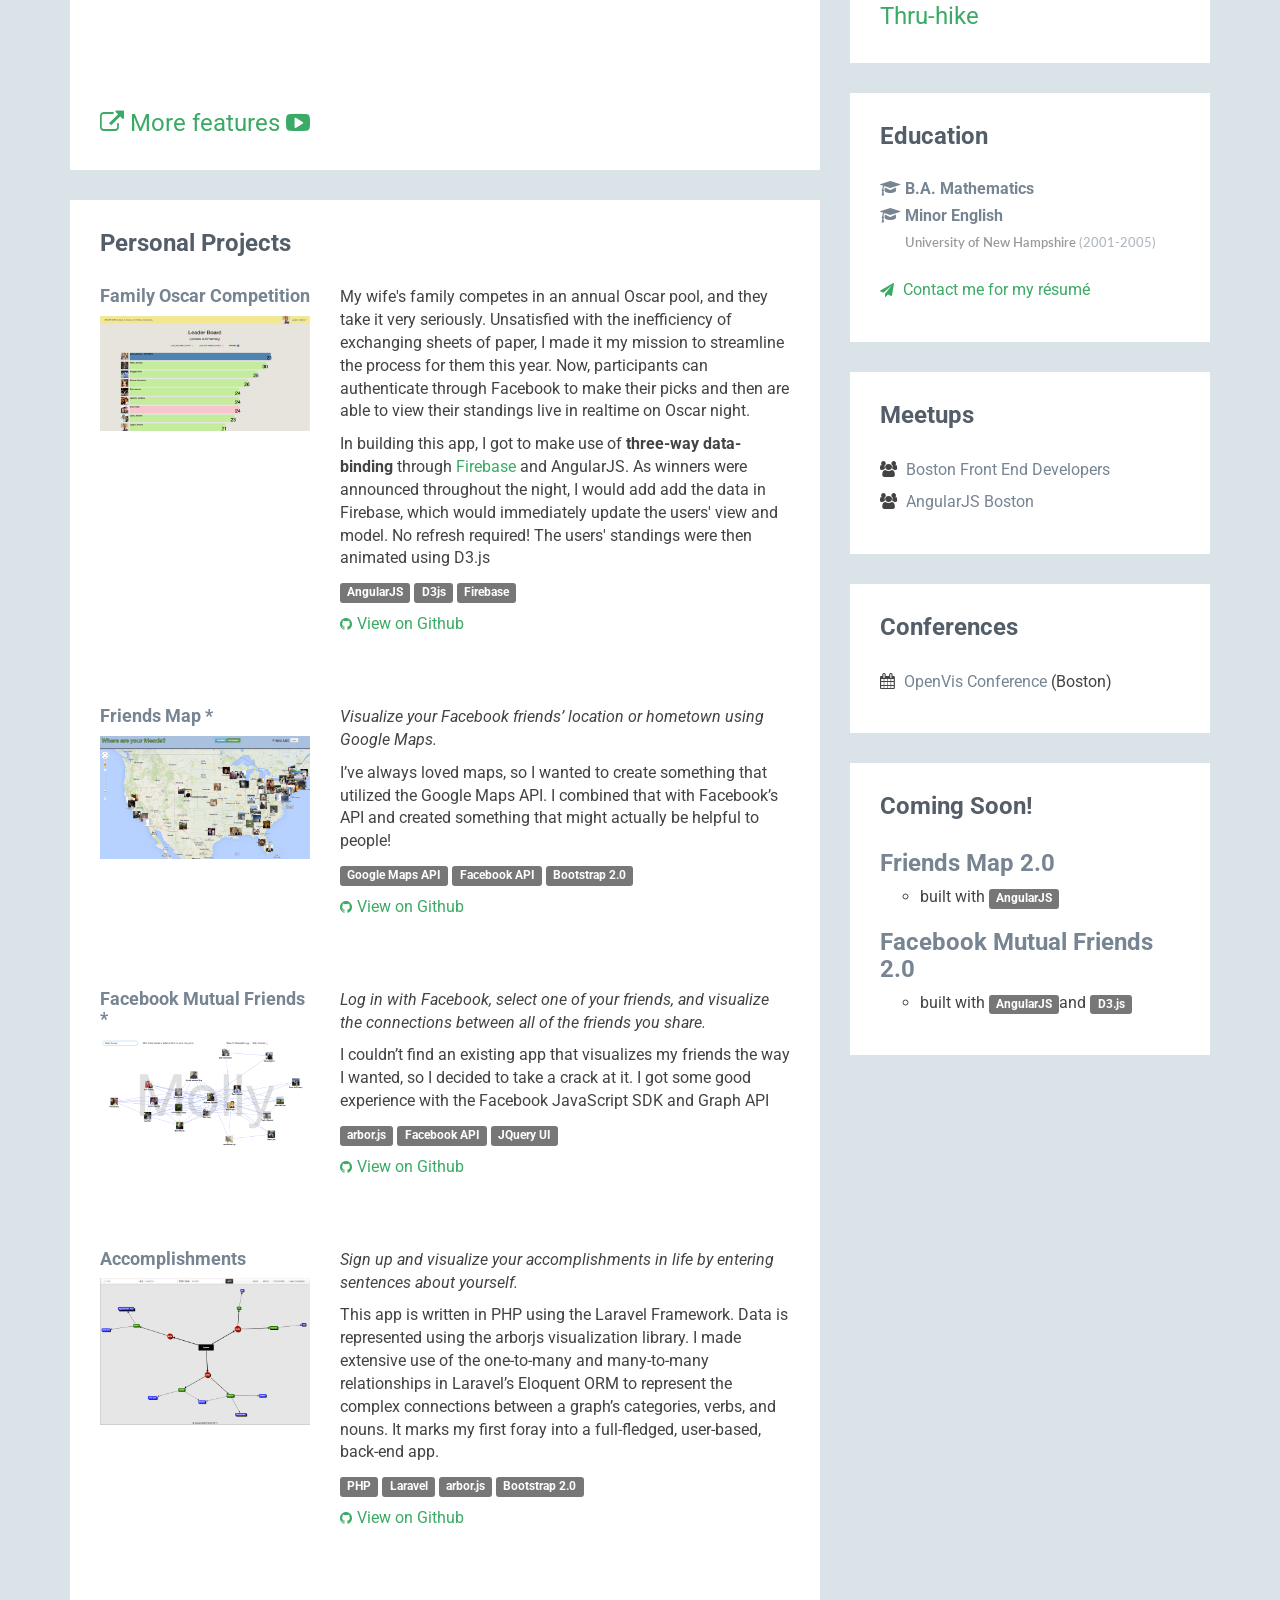
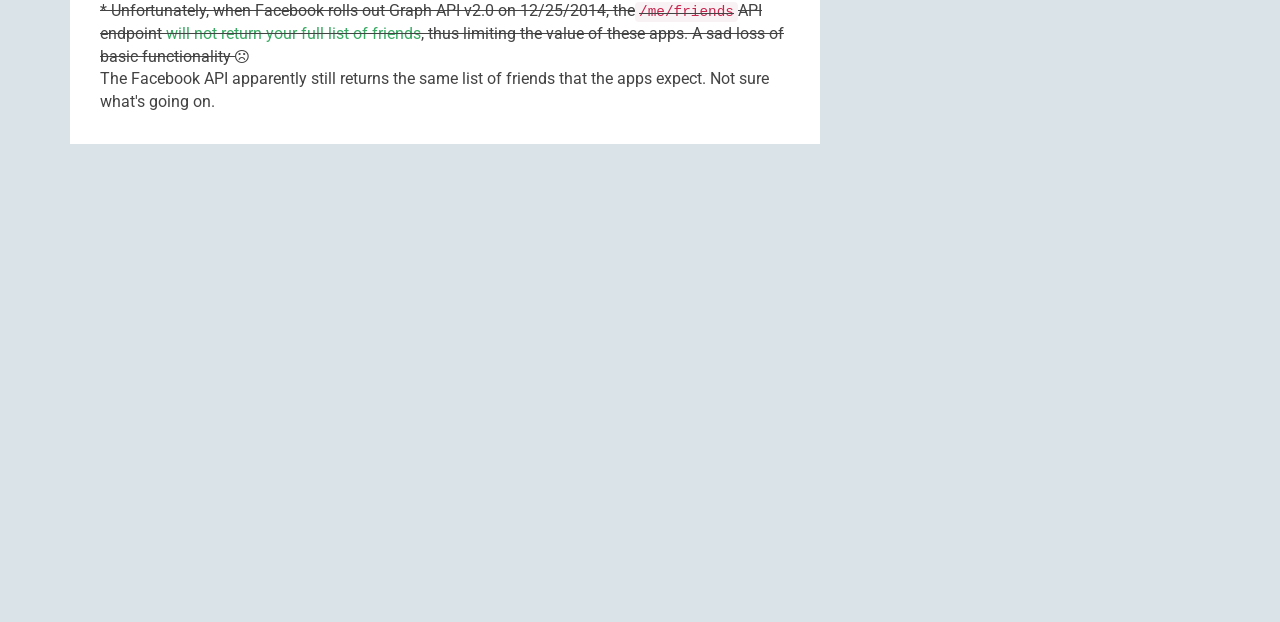
==== commit 5d316345: "This is a test" ====
--- a/index.html
+++ b/index.html
@@ -36,7 +36,7 @@
             <img class="profile-image img-responsive pull-left" src="http://www.gravatar.com/avatar/dd46eb3e3286d9b2087e00290923f556.png" alt="Logan Joecks" />
             <div class="profile-content pull-left">
                 <h1 class="name">Logan Joecks</h1>
-                <h2 class="desc">Web App Developer</h2>
+                <h2 class="desc">Web Developer</h2>
                 <i class="fa fa-map-marker"></i>
                 <span class="sr-only">Location:</span>Boston, MA
             </div>
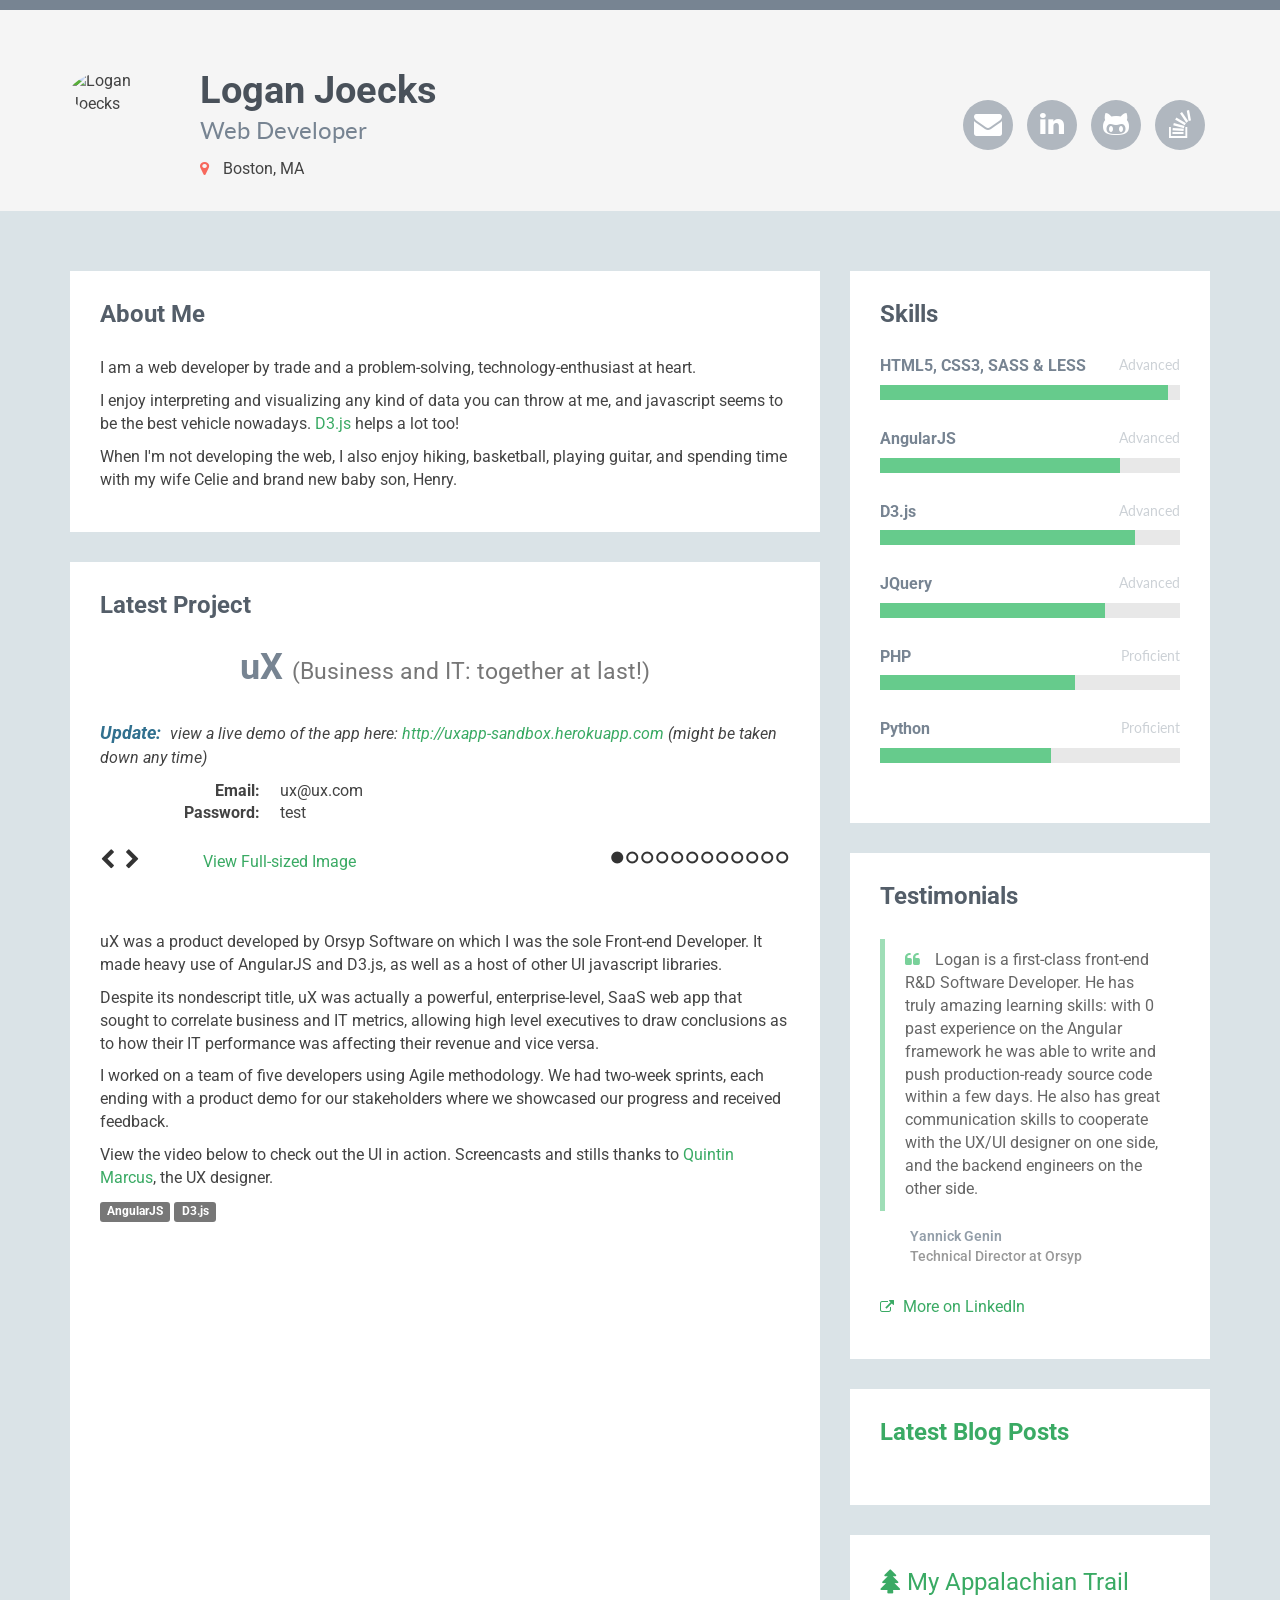
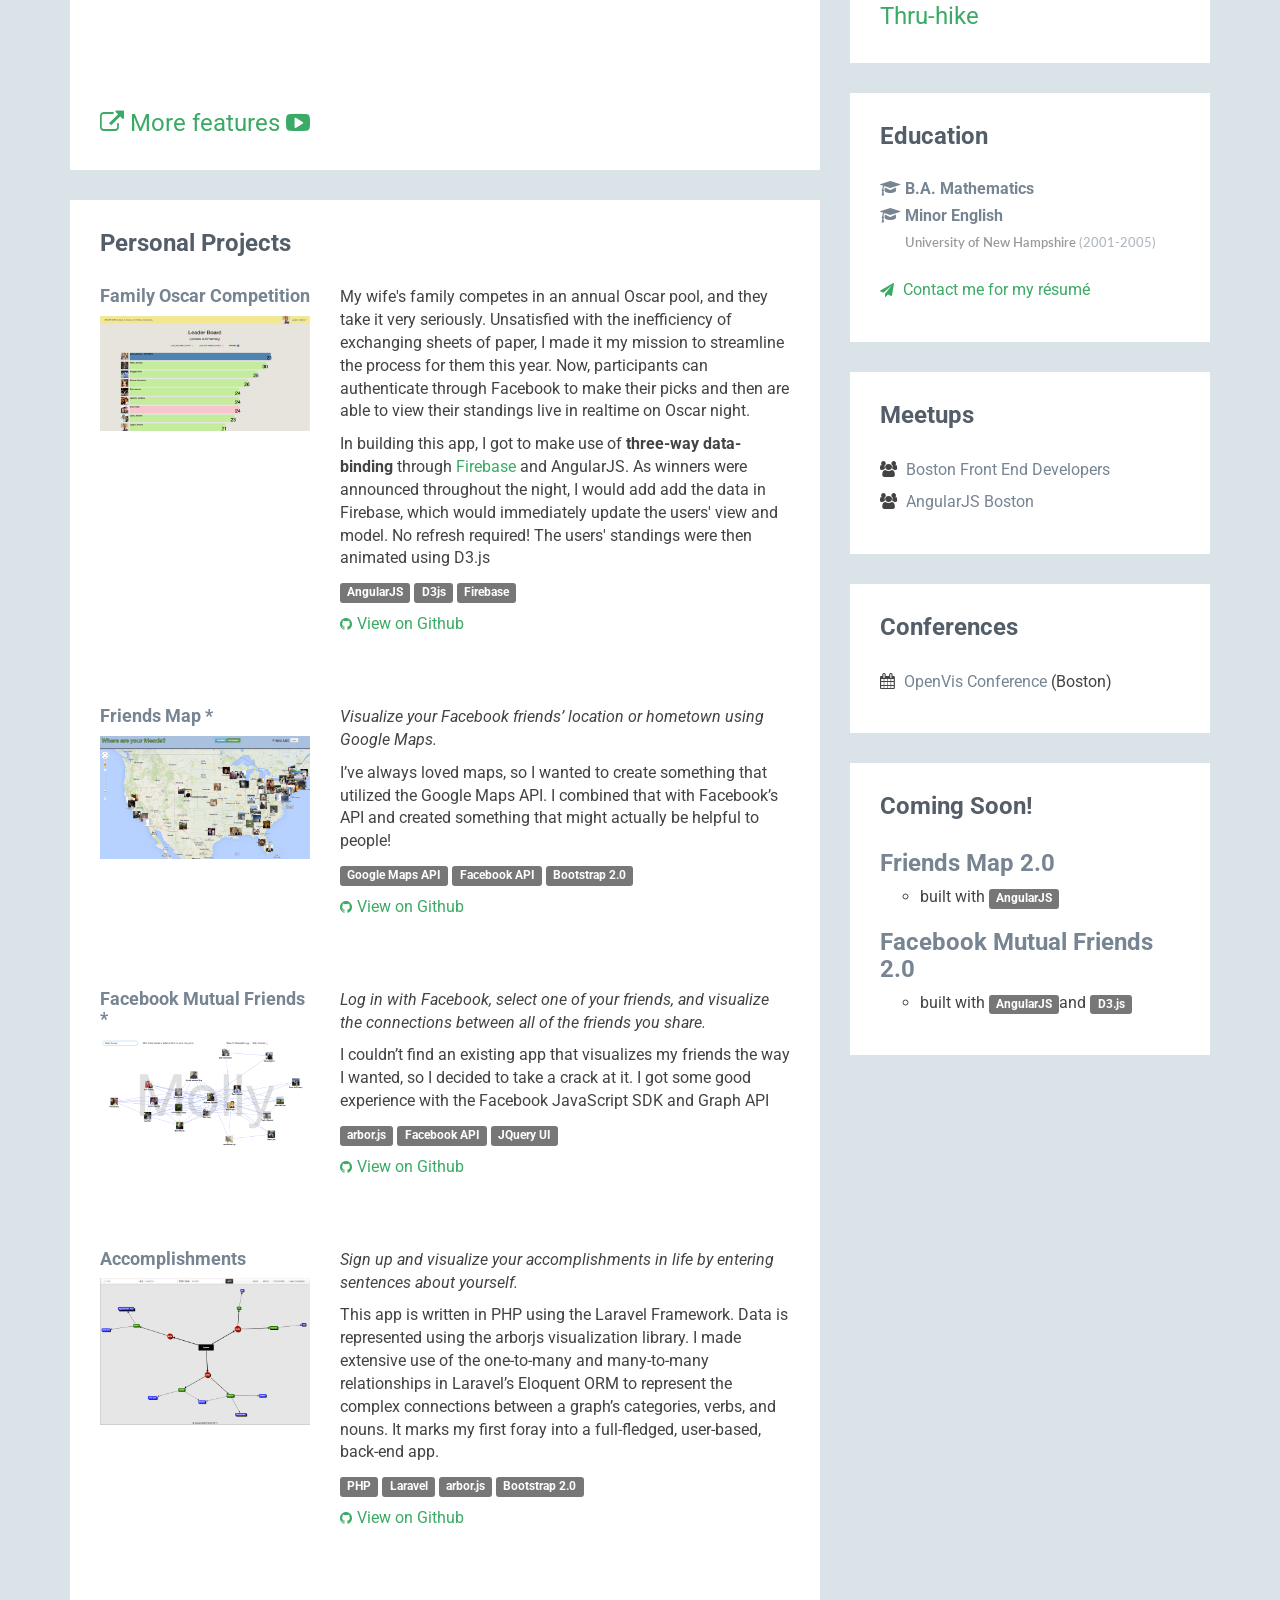
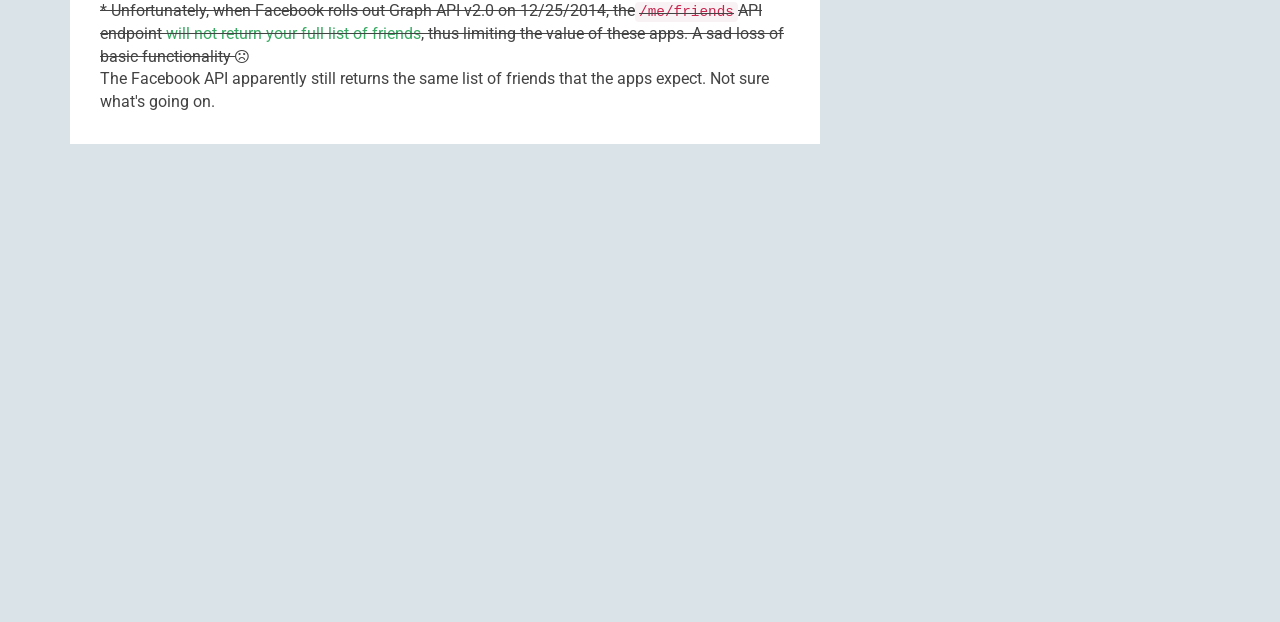
==== commit faade594: "remove reddit" ====
--- a/index.html
+++ b/index.html
@@ -51,8 +51,6 @@
                 </li>
                 <li><a href="http://stackoverflow.com/users/1815150/logan" data-toggle="tooltip" data-placement="top" title="StackOverflow"><i class="fa fa-stack-overflow"></i></a>
                 </li>
-                <li class="last-item"><a href="http://www.reddit.com/user/memestheword/" data-toggle="tooltip" data-placement="top" title="Reddit"><i class="fa fa-reddit"></i></a>
-                </li>
             </ul>
         </div>
         <!--//container-->
